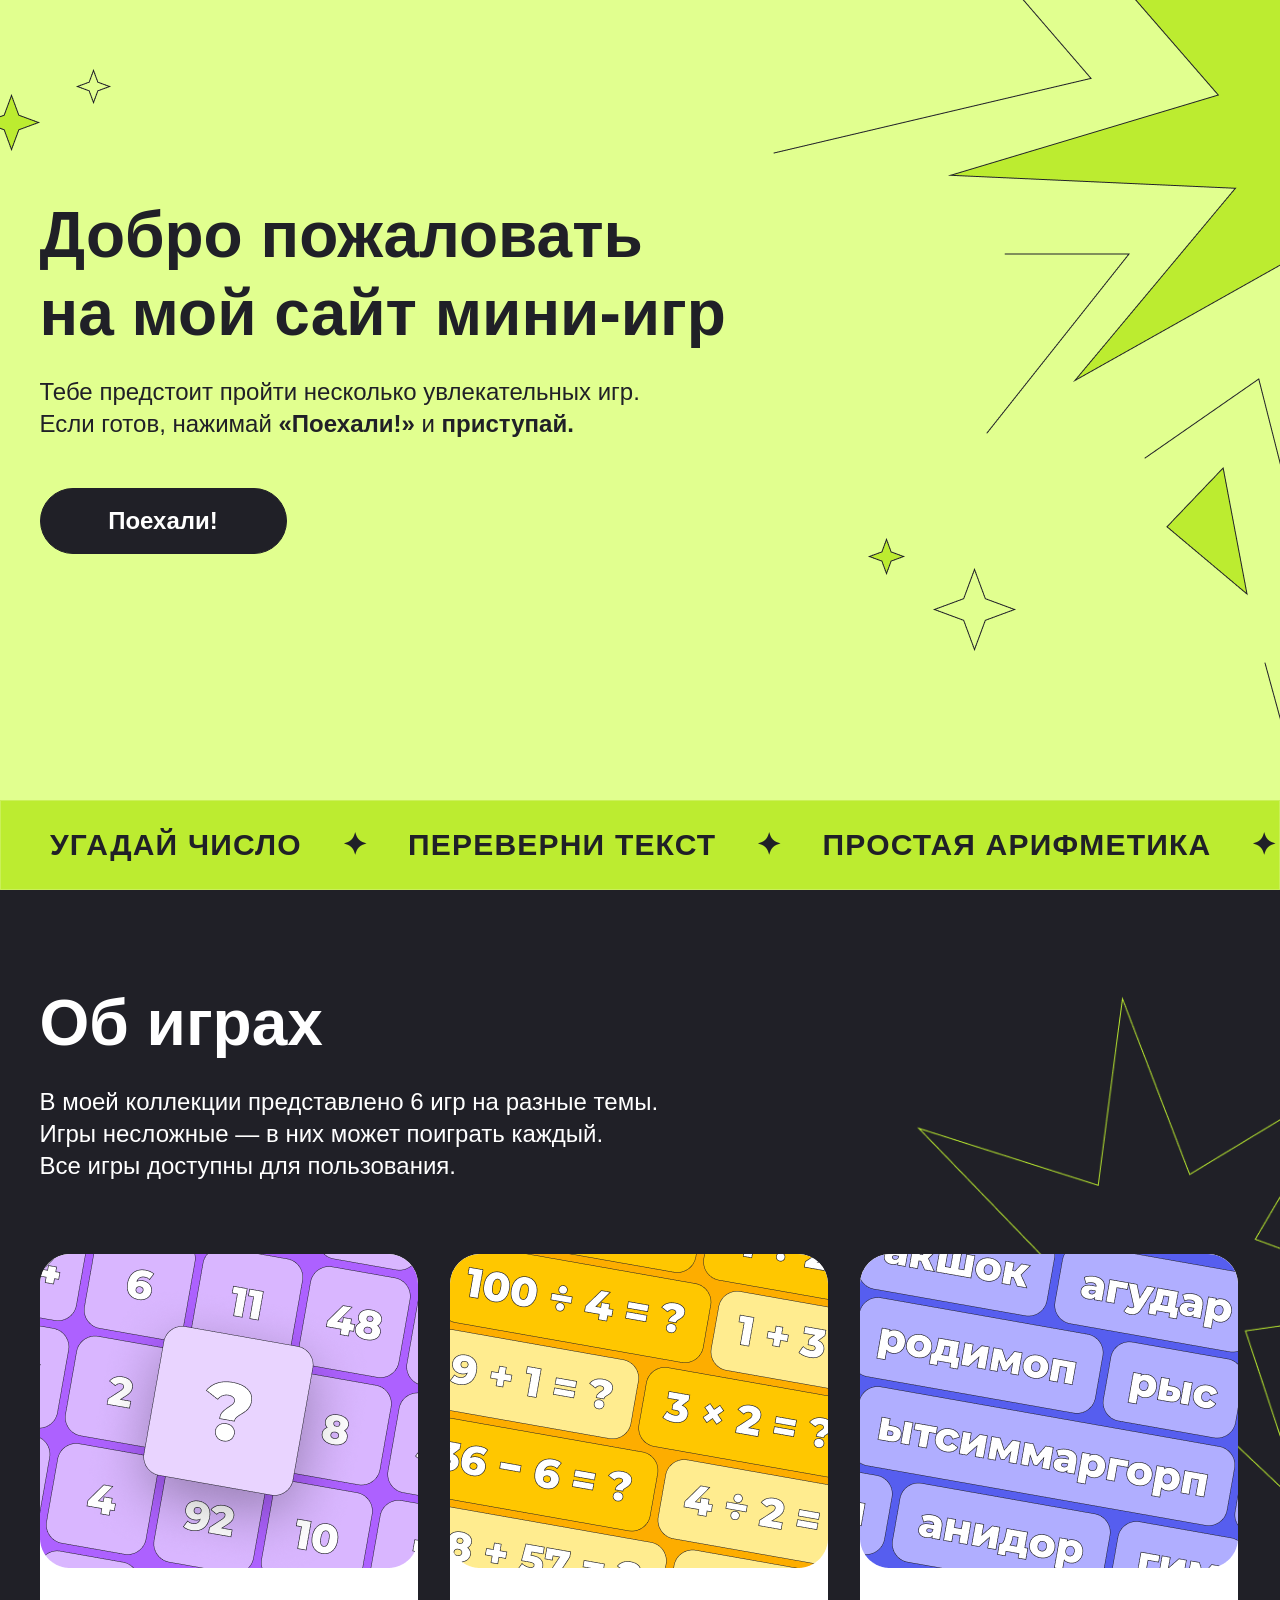
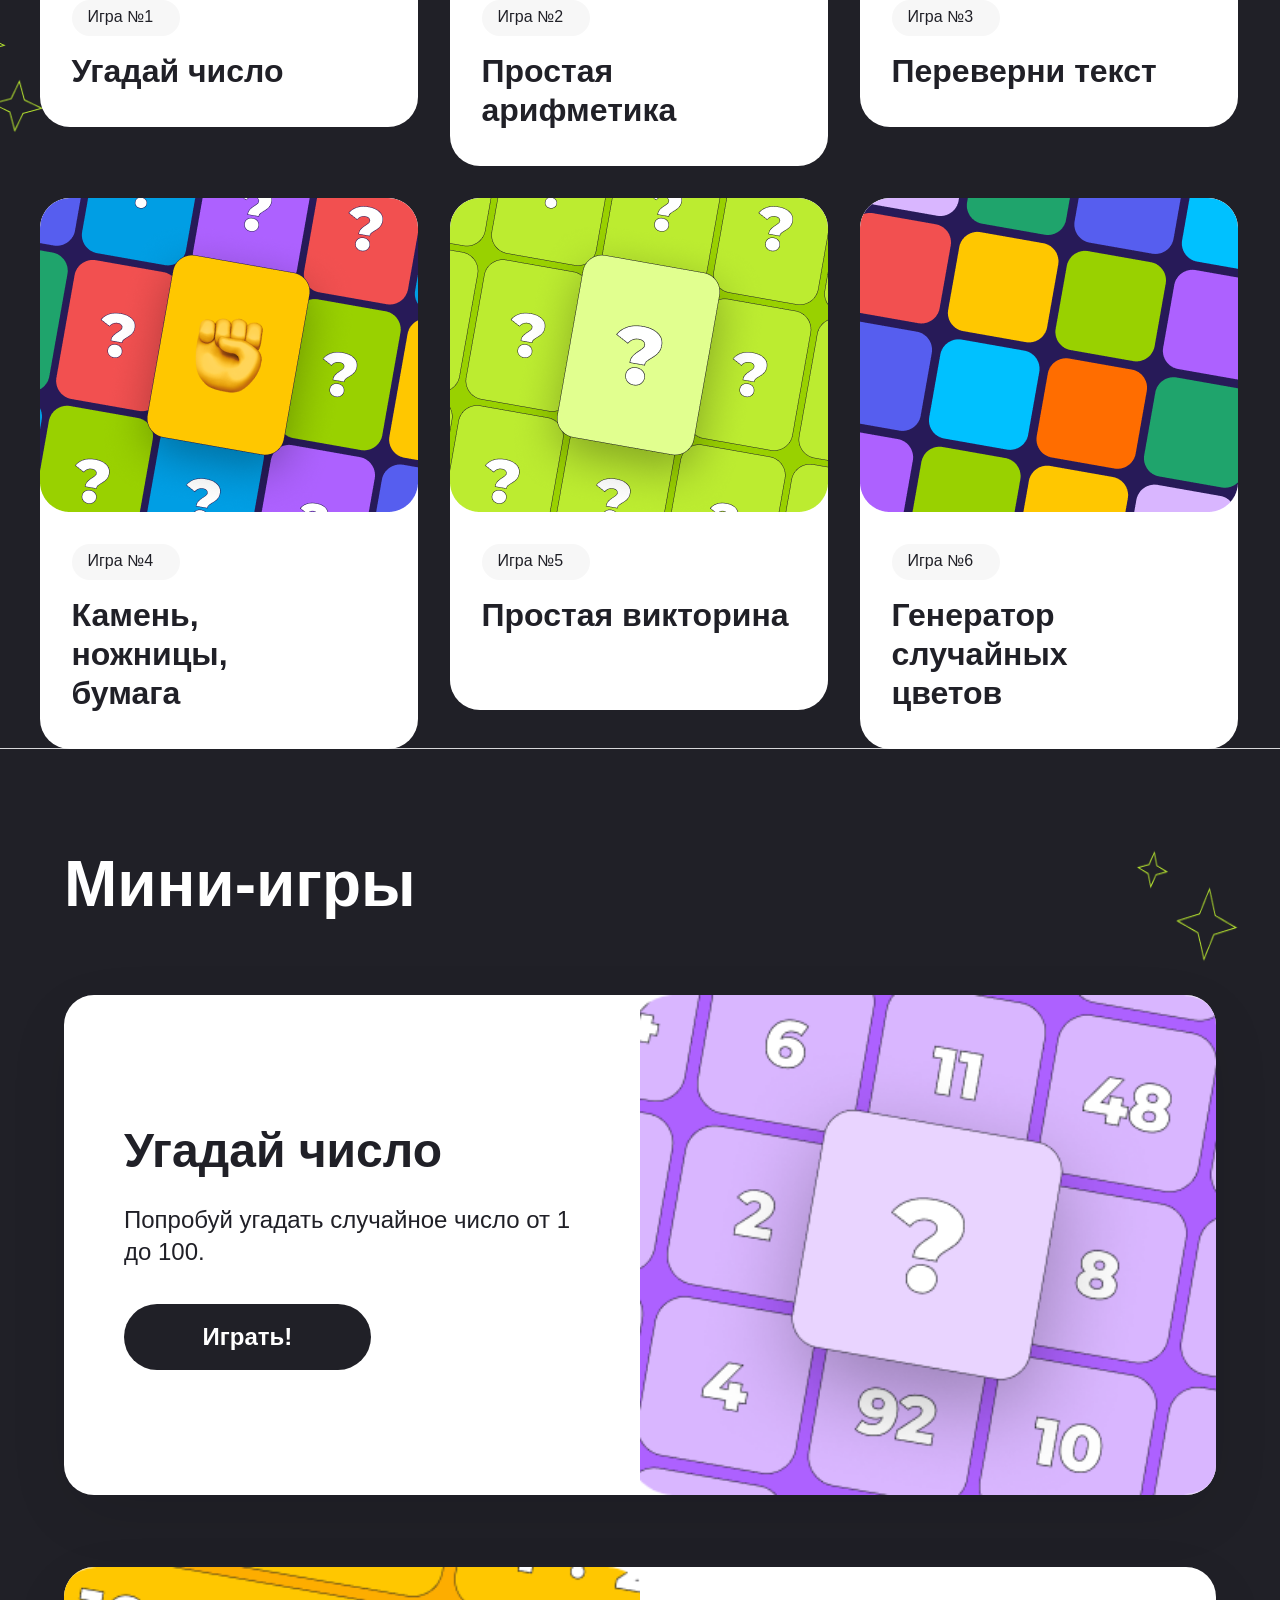
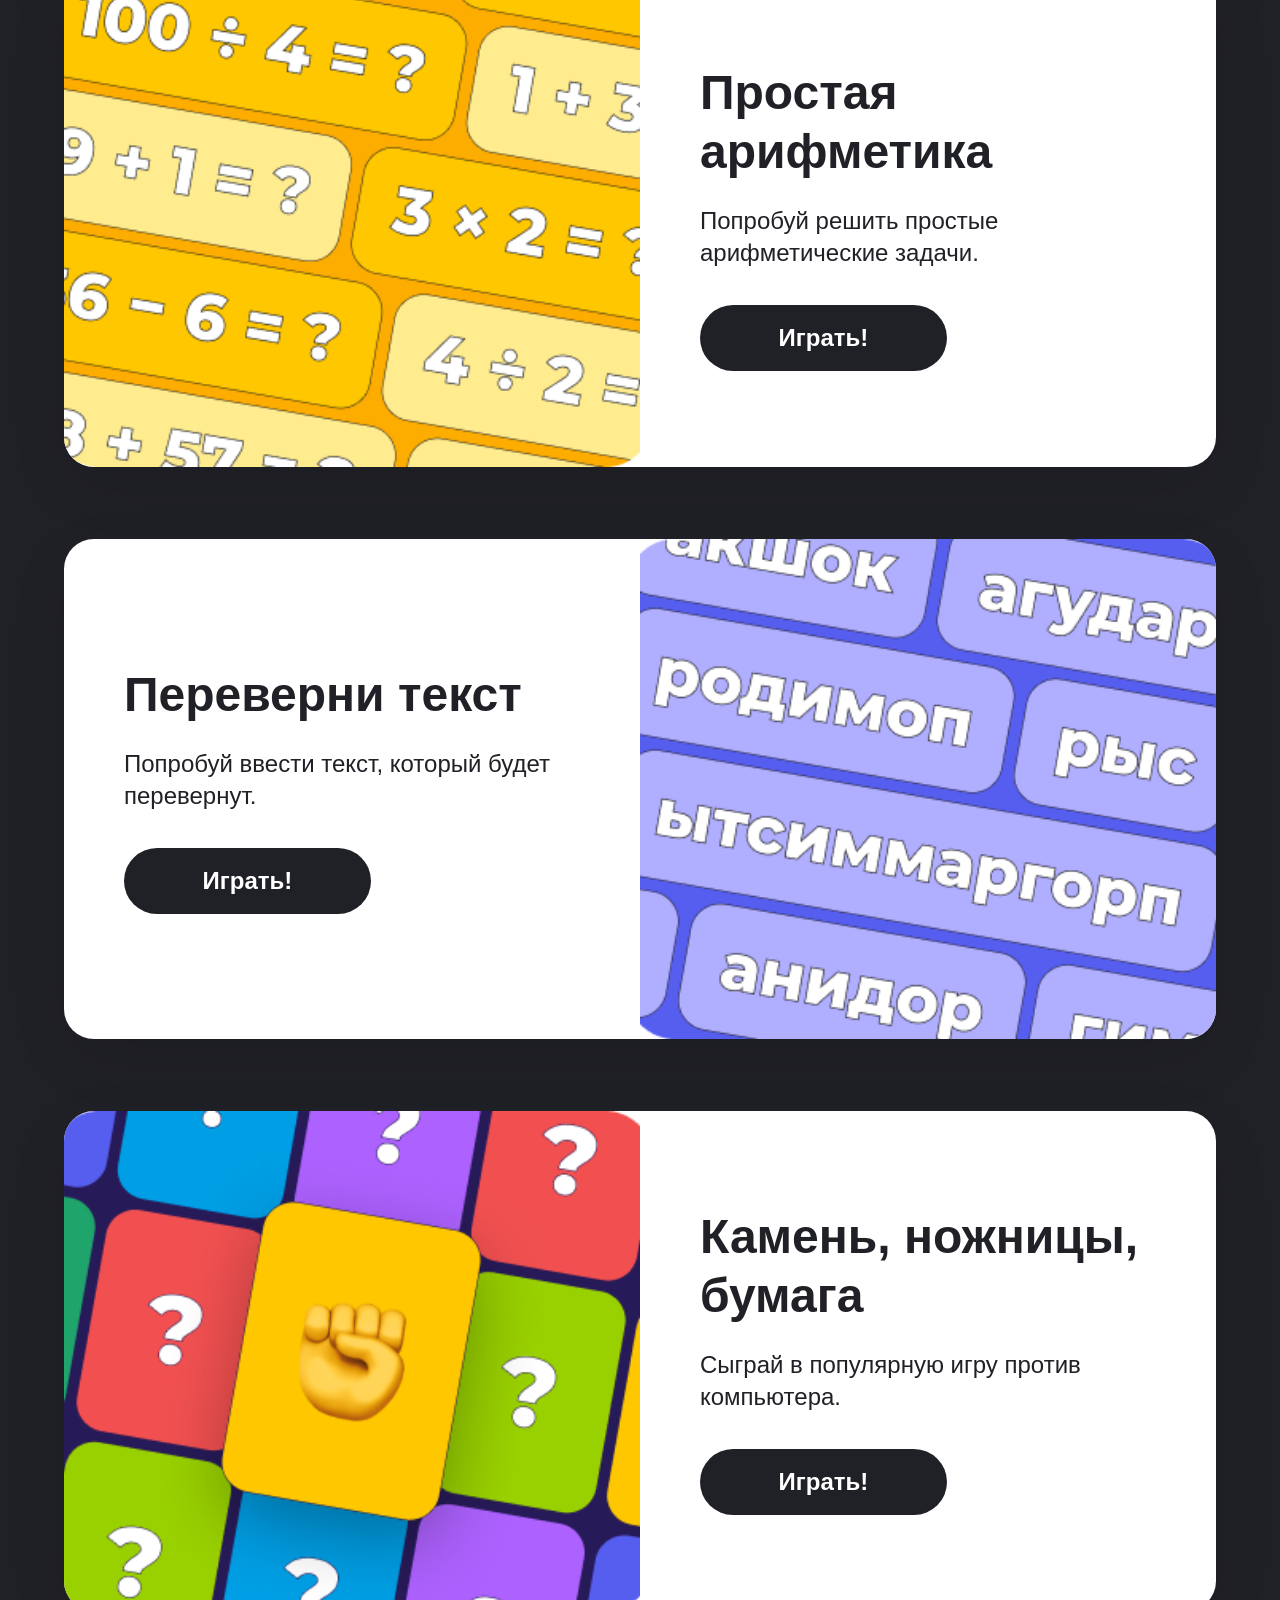
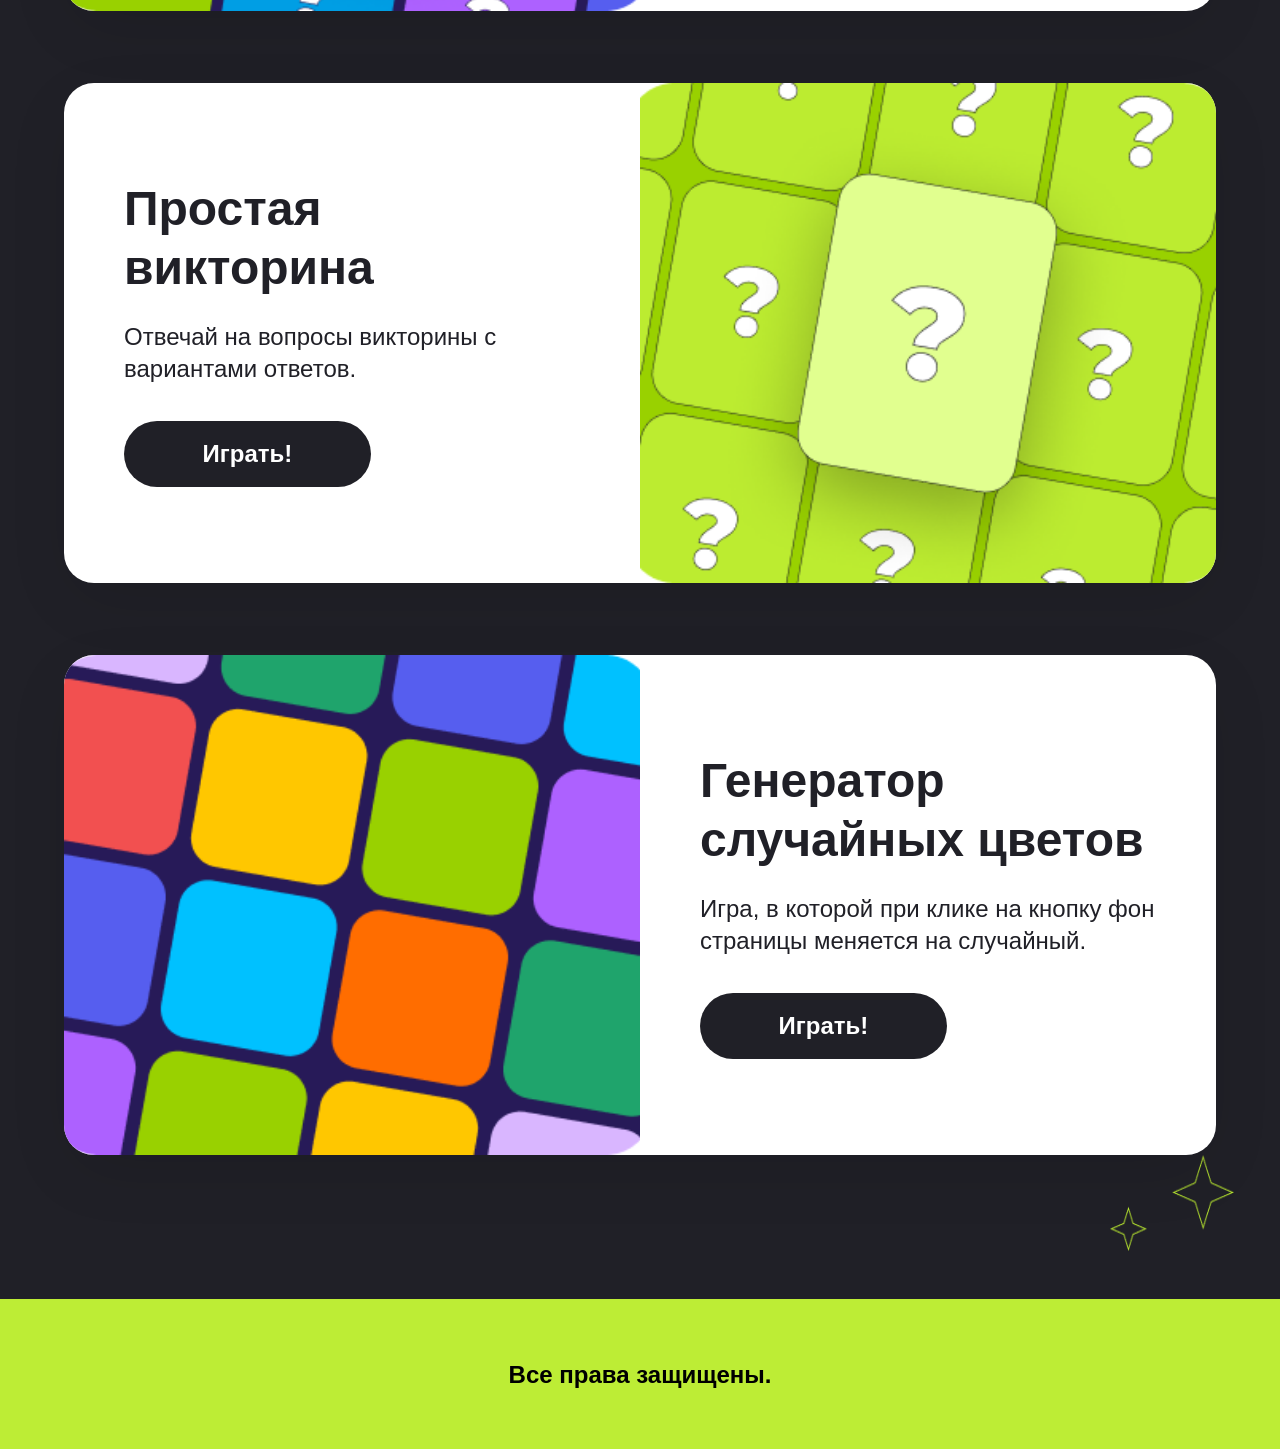
==== index.html @ dfe46ff2 "HTML/SCSS 2.3" ====
<!DOCTYPE html>
<html lang="en">

<head>
  <meta charset="UTF-8">
  <meta name="viewport" content="width=device-width, initial-scale=1.0">
  <title>Главная</title>
  <link rel="stylesheet" href="style.css">
  <link rel="stylesheet" href="./css/mobile.css">
</head>

<body>


  <section class="hero">
    <div class="container">
      <div class="hero__content">
        <h1 class="hero__title">
          Добро пожаловать<br>
          на мой сайт мини-игр
        </h1>

        <p class="hero__text hero__text--desktop"> <span>Тебе предстоит пройти несколько увлекательных игр.</span>
          <span>Если готов,
            нажимай <strong>«Поехали!»</strong> и <strong>приступай.</strong></span> </p>
        <p class="hero__text hero__text--mobile">
          Тебе предстоит пройти<br>
          несколько увлекательных игр.<br>
          Если готов, нажимай<br>
          <strong>«Поехали!»</strong> и <strong>приступай.</strong>
        </p>
        <button class="hero__button">
          Поехали!
        </button>
      </div>
    </div>
  </section>
  <div class="running-line">
    <div class="running-line__content">
      <span>УГАДАЙ ЧИСЛО</span>
      <span>✦</span>
      <span>ПЕРЕВЕРНИ ТЕКСТ</span>
      <span>✦</span>
      <span>ПРОСТАЯ АРИФМЕТИКА</span>
      <span>✦</span>
      <span>ВИКТОРИНА</span>
      <span>✦</span>

      /*повтор*/
      <span>УГАДАЙ ЧИСЛО</span>
      <span>✦</span>
      <span>ПЕРЕВЕРНИ ТЕКСТ</span>
      <span>✦</span>
      <span>ПРОСТАЯ АРИФМЕТИКА</span>
      <span>✦</span>
      <span>ВИКТОРИНА</span>
      <span>✦</span>
    </div>
  </div>
  <section class="about-games" id="about-games">
    <div class="about-games__container ">

      <h2 class="about-games__title">Об играх</h2>

      <p class="about-games__text">

        В моей коллекции представлено 6 игр на разные темы.<br>
        Игры несложные — в них может поиграть каждый.<br>
        Все игры доступны для пользования.

      </p>

      <div class="games">

        <a href="#game1" class="game-card">
          <img class="game-card__image" src="./img/game1.png" alt="Игра «Угадай число»">
          <div class="game-card__content">
            <span class="game-card__number">Игра №1</span>
            <h3 class="game-card__title">Угадай число</h3>
          </div>
        </a>

        <a href="#game2" class="game-card">
          <img class="game-card__image" src="./img/game2.png" alt="Игра «Простая арифметика»">
          <div class="game-card__content">
            <span class="game-card__number">Игра №2</span>
            <h3 class="game-card__title">Простая арифметика</h3>
          </div>
        </a>

        <a href="#game3" class="game-card">
          <img class="game-card__image" src="./img/game3.png" alt="Игра «Переверни текст»">
          <div class="game-card__content">
            <span class="game-card__number">Игра №3</span>
            <h3 class="game-card__title">Переверни текст</h3>
          </div>
        </a>

        <a href="#game4" class="game-card">
          <img class="game-card__image" src="./img/game4.png" alt="Игра «Камень, ножницы, бумага»">
          <div class="game-card__content">
            <span class="game-card__number">Игра №4</span>
            <h3 class="game-card__title">
              Камень, <br>
              ножницы, <br>
              бумага
            </h3>
          </div>
        </a>

        <a href="#game5" class="game-card">
          <img class="game-card__image" src="./img/game5.png" alt="Игра «Простая викторина»">
          <div class="game-card__content">
            <span class="game-card__number">Игра №5</span>
            <h3 class="game-card__title">
              Простая викторина
            </h3>
          </div>
        </a>

        <a href="#game6" class="game-card">
          <img class="game-card__image" src="./img/game6.png" alt="Игра «Генератор случайных цветов»">
          <div class="game-card__content">
            <span class="game-card__number">Игра №6</span>
            <h3 class="game-card__title">
              Генератор <br>
              случайных <br>
              цветов
            </h3>
          </div>
        </a>

      </div>
    </div>
  </section>
  <section class="mini-games">
    <div class="mini-games__container">

      <h2 class="mini-games__title">Мини-игры</h2>

      <div class="mini-games__list">

        <div class="mini-game">
          <div class="mini-game__content" id="game1">
            <h3 class="mini-game__title">Угадай число</h3>

            <p class="mini-game__text">
              Попробуй угадать случайное число от 1 до 100.
            </p>

            <a href="#" class="mini-game__button">
              Играть!
            </a>
          </div>

          <img class="mini-game__image" src="./img/game1.png" alt="Угадай число">
        </div>



        <div class="mini-game">
          <img class="mini-game__image" src="./img/game2.png" alt="Простая арифметика">

          <div class="mini-game__content" id="game2">
            <h3 class="mini-game__title">Простая арифметика</h3>

            <p class="mini-game__text">
              Попробуй решить простые арифметические задачи.
            </p>

            <a href="#" class="mini-game__button">
              Играть!
            </a>
          </div>
        </div>


        <div class="mini-game">
          <div class="mini-game__content" id="game3">
            <h3 class="mini-game__title">Переверни текст</h3>

            <p class="mini-game__text">
              Попробуй ввести текст, который будет перевернут.
            </p>

            <a href="#" class="mini-game__button">
              Играть!
            </a>
          </div>

          <img class="mini-game__image" src="./img/game3.png" alt="Переверни текст">
        </div>


        <div class="mini-game">
          <img class="mini-game__image" src="./img/game4.png" alt="Камень, ножницы, бумага">

          <div class="mini-game__content" id="game4">
            <h3 class="mini-game__title">
              Камень, ножницы, бумага
            </h3>

            <p class="mini-game__text">
              Сыграй в популярную игру против компьютера.
            </p>

            <a href="#" class="mini-game__button">
              Играть!
            </a>
          </div>
        </div>


        <div class="mini-game">
          <div class="mini-game__content" id="game5">
            <h3 class="mini-game__title">Простая викторина</h3>

            <p class="mini-game__text">
              Отвечай на вопросы викторины с вариантами ответов.
            </p>

            <a href="#" class="mini-game__button">
              Играть!
            </a>
          </div>

          <img class="mini-game__image" src="./img/game5.png" alt="Простая викторина">
        </div>


        <div class="mini-game">
          <img class="mini-game__image" src="./img/game6.png" alt="Генератор случайных цветов">

          <div class="mini-game__content" id="game6">
            <h3 class="mini-game__title">
              Генератор случайных цветов
            </h3>

            <p class="mini-game__text">
              Игра, в которой при клике на кнопку фон страницы меняется на случайный.
            </p>

            <a href="#" class="mini-game__button">
              Играть!
            </a>
          </div>
        </div>

      </div>
    </div>
  </section>
  <footer class="footer">
    <p class="footer__text">Все права защищены.</p>
  </footer>
</body>

</html>
---- style.css ----
* {
  margin: 0;
  padding: 0;
  box-sizing: border-box;
}

.center {
  margin: 0 auto;
}

.hero {
  width: 100%;
  min-height: 800px;
  background-image: url("img/fon.png");
  background-size: cover;
  background-position: center;
  padding-top: 196px;
}
.hero__content {
  width: 100%;
  max-width: 769px;
  display: flex;
  flex-direction: column;
  align-items: flex-start;
}
.hero__title {
  width: 769px;
  height: 156px;
  font-family: "Montserrat", sans-serif;
  font-style: normal;
  font-weight: 700;
  font-size: 64px;
  line-height: 78px;
  display: flex;
  align-items: center;
  color: #202027;
  margin: 0;
}
.hero__text {
  width: 720px;
  height: 64px;
  font-family: "Montserrat", sans-serif;
  font-style: normal;
  font-weight: 400;
  font-size: 24px;
  line-height: 32px;
  display: flex;
  flex-direction: column;
  align-items: flex-start;
  color: #202027;
  margin: 24px 0 0;
}
.hero__text strong {
  font-weight: 700;
}
.hero__button {
  display: flex;
  flex-direction: row;
  justify-content: center;
  align-items: center;
  padding: 16px 28px;
  gap: 10px;
  width: 247px;
  height: 66px;
  background: #202027;
  border: 1px solid #202027;
  border-radius: 60px;
  margin-top: 48px;
  font-family: "Montserrat", sans-serif;
  font-style: normal;
  font-weight: 600;
  font-size: 24px;
  line-height: 141.69%;
  text-align: center;
  color: #FFFFFF;
}
.hero__button:hover {
  background: #FFFFFF;
  color: #202027;
  border-color: #202027;
}

.hero__text--mobile {
  display: none;
}

.container {
  width: 100%;
  max-width: 1201px;
  margin: 0 auto;
  display: flex;
  flex-direction: column;
  align-items: flex-start;
  gap: 48px;
}

.running-line {
  width: 100%;
  height: 90px;
  padding: 27px 49px;
  background: #BCEC30;
  border: 1px solid rgba(255, 255, 255, 0.2);
  overflow: hidden;
  backdrop-filter: blur(25px);
  -webkit-backdrop-filter: blur(25px);
}
.running-line__content {
  display: flex;
  align-items: center;
  white-space: nowrap;
  width: -moz-max-content;
  width: max-content;
  gap: 40px;
  animation: running-line 15s linear infinite;
}
.running-line__content span {
  font-family: "Montserrat", sans-serif;
  font-weight: 700;
  font-size: 30px;
  line-height: 110%;
  letter-spacing: 0.04em;
  text-transform: uppercase;
  color: #202027;
}

@keyframes running-line {
  from {
    transform: translateX(0);
  }
  to {
    transform: translateX(-50%);
  }
}
.about-games {
  width: 100%;
  background-image: url("img/fon.game.png");
  background-size: cover;
  background-position: center;
  padding-top: 94px;
}
.about-games__container {
  display: flex;
  flex-direction: column;
  align-items: flex-start;
  width: 100%;
  max-width: 1201px;
  margin: 0 auto;
}
.about-games__title {
  width: 314px;
  height: 78px;
  font-family: "Montserrat", sans-serif;
  font-style: normal;
  font-weight: 700;
  font-size: 64px;
  line-height: 78px;
  display: flex;
  align-items: center;
  color: #FFFFFF;
  margin: 0;
}
.about-games__text {
  width: 788px;
  height: 96px;
  font-family: "Montserrat", sans-serif;
  font-style: normal;
  font-weight: 400;
  font-size: 24px;
  line-height: 32px;
  display: flex;
  align-items: center;
  color: #FFFFFF;
  margin: 24px 0 0;
}

.games {
  display: grid;
  grid-template-columns: repeat(3, 378px);
  gap: 32px;
  width: 100%;
  margin-top: 72px;
}

.game-card {
  display: flex;
  flex-direction: column;
  align-items: flex-start;
  width: 378px;
  background: #FFFFFF;
  border-radius: 30px;
  overflow: hidden;
  color: #202027;
  text-decoration: none;
  transition: transform 0.3s ease;
  position: relative;
  z-index: 1;
}
.game-card:nth-child(1), .game-card:nth-child(3) {
  height: 473px;
}
.game-card:nth-child(2), .game-card:nth-child(5) {
  height: 512px;
}
.game-card:nth-child(4), .game-card:nth-child(6) {
  height: 551px;
}
.game-card:hover {
  transform: scale(1.05);
  z-index: 2;
}
.game-card__content {
  display: flex;
  flex-direction: column;
  align-items: flex-start;
  padding: 0 32px 32px;
  gap: 16px;
  width: 100%;
  margin-top: 32px;
}
.game-card__image {
  width: 100%;
  aspect-ratio: 378/314;
  display: block;
  -o-object-fit: cover;
     object-fit: cover;
}
.game-card__number {
  padding: 8px 16px 10px;
  width: 108px;
  height: 36px;
  font-family: "Montserrat", sans-serif;
  font-style: normal;
  font-weight: 500;
  background: #F7F7F7;
  border-radius: 52.5825px;
  flex: none;
  order: 0;
  flex-grow: 0;
}
.game-card__title {
  width: 314px;
  min-height: 39px;
  font-family: "Montserrat", sans-serif;
  font-style: normal;
  font-weight: 700;
  font-size: 32px;
  line-height: 39px;
  display: flex;
  align-items: center;
  color: #202027;
  margin: 0;
}

.mini-games {
  width: 100%;
  background-image: url("./img/fon.mini.png");
  background-size: 100% 100%;
  background-position: top center;
  background-repeat: no-repeat;
  padding: 96px 0 144px;
}
.mini-games__container {
  display: flex;
  flex-direction: column;
  align-items: flex-start;
  max-width: 1200px;
  width: 100%;
  margin: 0 auto;
  padding: 0 24px;
}
.mini-games__title {
  margin: 0 0 72px;
  font-family: "Montserrat", sans-serif;
  font-style: normal;
  font-weight: 700;
  font-size: 64px;
  line-height: 78px;
  color: #FFFFFF;
}
.mini-games__list {
  display: flex;
  flex-direction: column;
  align-items: flex-start;
  width: 100%;
  gap: 72px;
}

.mini-game {
  display: flex;
  flex-direction: row;
  align-items: flex-start;
  width: 100%;
  height: 500px;
  background: #FFFFFF;
  box-shadow: 0px 20px 67px -12px rgba(0, 0, 0, 0.13);
  border-radius: 30px;
  overflow: hidden;
}
.mini-game__image {
  display: block;
  width: 50%;
  height: 100%;
  -o-object-fit: cover;
     object-fit: cover;
}
.mini-game__content {
  display: flex;
  flex-direction: column;
  align-items: flex-start;
  width: 50%;
  height: 100%;
  padding: 60px;
  justify-content: center;
}
.mini-game__title {
  margin: 0;
  font-family: "Montserrat", sans-serif;
  font-style: normal;
  font-weight: 700;
  font-size: 48px;
  line-height: 59px;
  color: #202027;
}
.mini-game__text {
  margin: 24px 0 0;
  font-family: "Montserrat", sans-serif;
  font-style: normal;
  font-weight: 400;
  font-size: 24px;
  line-height: 32px;
  color: #202027;
}
.mini-game__button {
  display: flex;
  justify-content: center;
  align-items: center;
  padding: 16px 28px;
  gap: 10px;
  width: 247px;
  height: 66px;
  margin-top: 36px;
  background: #202027;
  border: 2px solid transparent;
  border-radius: 60px;
  font-family: "Montserrat", sans-serif;
  font-weight: 600;
  font-size: 24px;
  line-height: 141.69%;
  text-align: center;
  color: #FFFFFF;
  text-decoration: none;
  cursor: pointer;
}
.mini-game__button:hover {
  background: #FFFFFF;
  color: #202027;
  border-color: #202027;
}

.footer {
  width: 100%;
  height: 150px;
  background: #BDED35;
  display: flex;
  justify-content: center;
  align-items: center;
}
.footer__text {
  margin: 0;
  font-family: "Montserrat", sans-serif;
  font-style: normal;
  font-weight: 600;
  font-size: 24px;
  line-height: 29px;
  color: #000000;
  text-align: center;
}

@media (max-width: 767px) {
  .hero {
    min-height: 700px;
    padding: 147px 16px 0;
    background-image: url("./img/Fon.mob.png");
    background-size: cover;
    background-position: center;
  }
  .hero__title {
    width: 100%;
    height: auto;
    font-size: 40px;
    line-height: 49px;
    text-align: center;
    justify-content: center;
  }
  .hero__text {
    width: 100%;
    height: auto;
    font-size: 16px;
    line-height: 26px;
    text-align: center;
    justify-content: center;
  }
  .hero__text--desktop {
    display: none;
  }
  .hero__text--mobile {
    display: block;
  }
  .hero__button {
    width: 100%;
    height: 64px;
    font-size: 16px;
    margin-top: 36px;
  }
  .hero__button:hover {
    background: #202027;
    color: #FFFFFF;
    border-color: #202027;
  }
  .container {
    width: calc(100% - 36px);
    min-height: 371px;
    margin: 0 auto;
    gap: 36px;
    align-items: center;
    justify-content: center;
  }
  .running-line {
    height: 52px;
    padding: 16px 24px;
  }
  .running-line__content {
    gap: 24px;
  }
  .running-line__content span {
    font-size: 16px;
    line-height: 110%;
  }
  .about-games {
    display: none;
  }
}/*# sourceMappingURL=style.css.map */
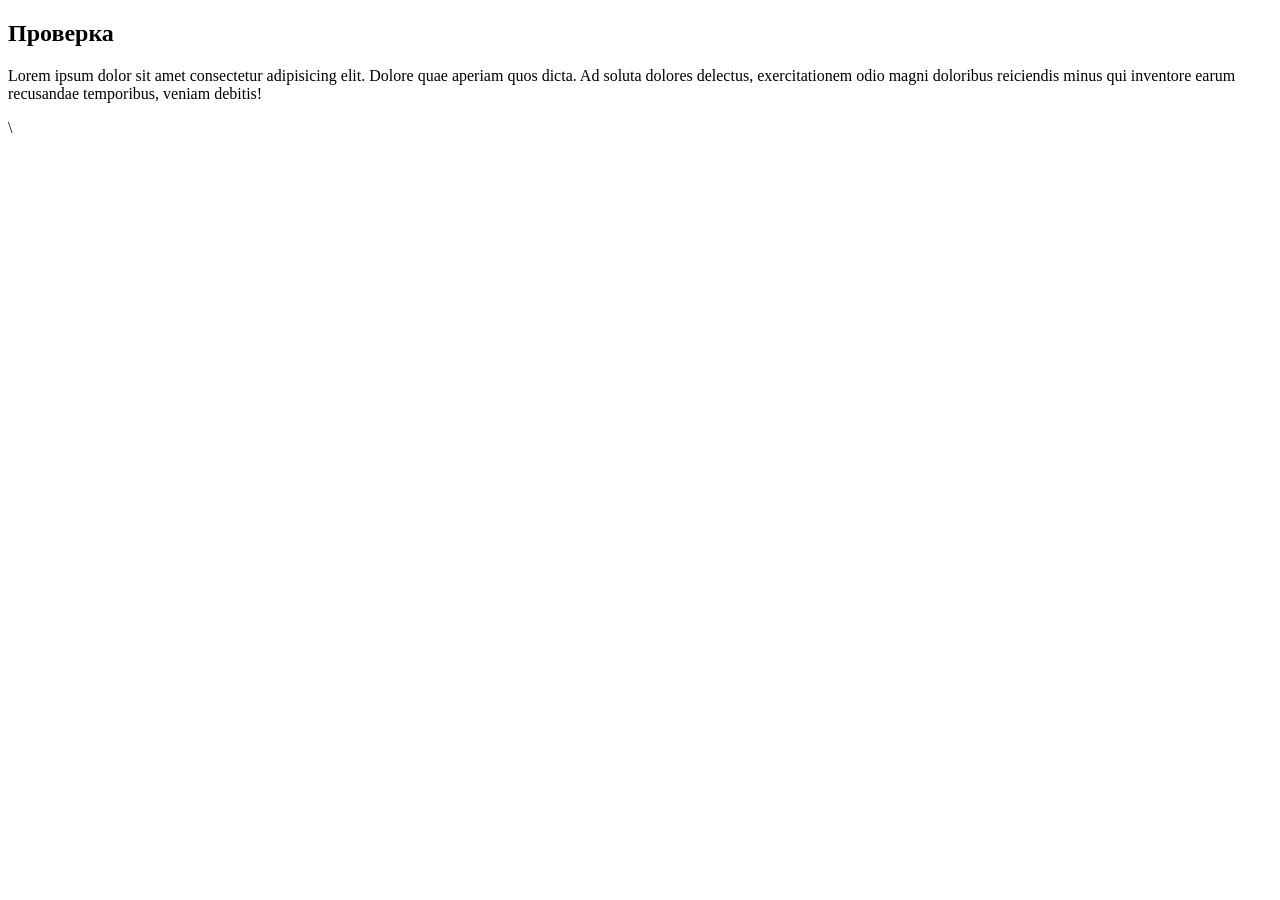
==== commit f87aebfb: "HW 2.4" ====
--- a/index.html
+++ b/index.html
@@ -1,257 +1,17 @@
 <!DOCTYPE html>
 <html lang="en">
-
 <head>
-  <meta charset="UTF-8">
-  <meta name="viewport" content="width=device-width, initial-scale=1.0">
-  <title>Главная</title>
-  <link rel="stylesheet" href="style.css">
-  <link rel="stylesheet" href="./css/mobile.css">
+    <meta charset="UTF-8">
+    <meta name="viewport" content="width=device-width, initial-scale=1.0">
+    <title>Проверка</title>
 </head>
-
 <body>
-
-
-  <section class="hero">
-    <div class="container">
-      <div class="hero__content">
-        <h1 class="hero__title">
-          Добро пожаловать<br>
-          на мой сайт мини-игр
-        </h1>
-
-        <p class="hero__text hero__text--desktop"> <span>Тебе предстоит пройти несколько увлекательных игр.</span>
-          <span>Если готов,
-            нажимай <strong>«Поехали!»</strong> и <strong>приступай.</strong></span> </p>
-        <p class="hero__text hero__text--mobile">
-          Тебе предстоит пройти<br>
-          несколько увлекательных игр.<br>
-          Если готов, нажимай<br>
-          <strong>«Поехали!»</strong> и <strong>приступай.</strong>
-        </p>
-        <button class="hero__button">
-          Поехали!
-        </button>
-      </div>
-    </div>
-  </section>
-  <div class="running-line">
-    <div class="running-line__content">
-      <span>УГАДАЙ ЧИСЛО</span>
-      <span>✦</span>
-      <span>ПЕРЕВЕРНИ ТЕКСТ</span>
-      <span>✦</span>
-      <span>ПРОСТАЯ АРИФМЕТИКА</span>
-      <span>✦</span>
-      <span>ВИКТОРИНА</span>
-      <span>✦</span>
-
-      /*повтор*/
-      <span>УГАДАЙ ЧИСЛО</span>
-      <span>✦</span>
-      <span>ПЕРЕВЕРНИ ТЕКСТ</span>
-      <span>✦</span>
-      <span>ПРОСТАЯ АРИФМЕТИКА</span>
-      <span>✦</span>
-      <span>ВИКТОРИНА</span>
-      <span>✦</span>
-    </div>
-  </div>
-  <section class="about-games" id="about-games">
-    <div class="about-games__container ">
-
-      <h2 class="about-games__title">Об играх</h2>
-
-      <p class="about-games__text">
-
-        В моей коллекции представлено 6 игр на разные темы.<br>
-        Игры несложные — в них может поиграть каждый.<br>
-        Все игры доступны для пользования.
-
-      </p>
-
-      <div class="games">
-
-        <a href="#game1" class="game-card">
-          <img class="game-card__image" src="./img/game1.png" alt="Игра «Угадай число»">
-          <div class="game-card__content">
-            <span class="game-card__number">Игра №1</span>
-            <h3 class="game-card__title">Угадай число</h3>
-          </div>
-        </a>
-
-        <a href="#game2" class="game-card">
-          <img class="game-card__image" src="./img/game2.png" alt="Игра «Простая арифметика»">
-          <div class="game-card__content">
-            <span class="game-card__number">Игра №2</span>
-            <h3 class="game-card__title">Простая арифметика</h3>
-          </div>
-        </a>
-
-        <a href="#game3" class="game-card">
-          <img class="game-card__image" src="./img/game3.png" alt="Игра «Переверни текст»">
-          <div class="game-card__content">
-            <span class="game-card__number">Игра №3</span>
-            <h3 class="game-card__title">Переверни текст</h3>
-          </div>
-        </a>
-
-        <a href="#game4" class="game-card">
-          <img class="game-card__image" src="./img/game4.png" alt="Игра «Камень, ножницы, бумага»">
-          <div class="game-card__content">
-            <span class="game-card__number">Игра №4</span>
-            <h3 class="game-card__title">
-              Камень, <br>
-              ножницы, <br>
-              бумага
-            </h3>
-          </div>
-        </a>
-
-        <a href="#game5" class="game-card">
-          <img class="game-card__image" src="./img/game5.png" alt="Игра «Простая викторина»">
-          <div class="game-card__content">
-            <span class="game-card__number">Игра №5</span>
-            <h3 class="game-card__title">
-              Простая викторина
-            </h3>
-          </div>
-        </a>
-
-        <a href="#game6" class="game-card">
-          <img class="game-card__image" src="./img/game6.png" alt="Игра «Генератор случайных цветов»">
-          <div class="game-card__content">
-            <span class="game-card__number">Игра №6</span>
-            <h3 class="game-card__title">
-              Генератор <br>
-              случайных <br>
-              цветов
-            </h3>
-          </div>
-        </a>
-
-      </div>
-    </div>
-  </section>
-  <section class="mini-games">
-    <div class="mini-games__container">
-
-      <h2 class="mini-games__title">Мини-игры</h2>
-
-      <div class="mini-games__list">
-
-        <div class="mini-game">
-          <div class="mini-game__content" id="game1">
-            <h3 class="mini-game__title">Угадай число</h3>
-
-            <p class="mini-game__text">
-              Попробуй угадать случайное число от 1 до 100.
-            </p>
-
-            <a href="#" class="mini-game__button">
-              Играть!
-            </a>
-          </div>
-
-          <img class="mini-game__image" src="./img/game1.png" alt="Угадай число">
-        </div>
-
-
-
-        <div class="mini-game">
-          <img class="mini-game__image" src="./img/game2.png" alt="Простая арифметика">
-
-          <div class="mini-game__content" id="game2">
-            <h3 class="mini-game__title">Простая арифметика</h3>
-
-            <p class="mini-game__text">
-              Попробуй решить простые арифметические задачи.
-            </p>
-
-            <a href="#" class="mini-game__button">
-              Играть!
-            </a>
-          </div>
-        </div>
-
-
-        <div class="mini-game">
-          <div class="mini-game__content" id="game3">
-            <h3 class="mini-game__title">Переверни текст</h3>
-
-            <p class="mini-game__text">
-              Попробуй ввести текст, который будет перевернут.
-            </p>
-
-            <a href="#" class="mini-game__button">
-              Играть!
-            </a>
-          </div>
-
-          <img class="mini-game__image" src="./img/game3.png" alt="Переверни текст">
-        </div>
-
-
-        <div class="mini-game">
-          <img class="mini-game__image" src="./img/game4.png" alt="Камень, ножницы, бумага">
-
-          <div class="mini-game__content" id="game4">
-            <h3 class="mini-game__title">
-              Камень, ножницы, бумага
-            </h3>
-
-            <p class="mini-game__text">
-              Сыграй в популярную игру против компьютера.
-            </p>
-
-            <a href="#" class="mini-game__button">
-              Играть!
-            </a>
-          </div>
-        </div>
-
-
-        <div class="mini-game">
-          <div class="mini-game__content" id="game5">
-            <h3 class="mini-game__title">Простая викторина</h3>
-
-            <p class="mini-game__text">
-              Отвечай на вопросы викторины с вариантами ответов.
-            </p>
-
-            <a href="#" class="mini-game__button">
-              Играть!
-            </a>
-          </div>
-
-          <img class="mini-game__image" src="./img/game5.png" alt="Простая викторина">
-        </div>
-
-
-        <div class="mini-game">
-          <img class="mini-game__image" src="./img/game6.png" alt="Генератор случайных цветов">
-
-          <div class="mini-game__content" id="game6">
-            <h3 class="mini-game__title">
-              Генератор случайных цветов
-            </h3>
-
-            <p class="mini-game__text">
-              Игра, в которой при клике на кнопку фон страницы меняется на случайный.
-            </p>
-
-            <a href="#" class="mini-game__button">
-              Играть!
-            </a>
-          </div>
-        </div>
-
-      </div>
-    </div>
-  </section>
-  <footer class="footer">
-    <p class="footer__text">Все права защищены.</p>
-  </footer>
+    <section><h1>Проверка</h1>
+    <p> Lorem ipsum dolor sit amet consectetur adipisicing elit. Dolore quae aperiam quos dicta. Ad soluta dolores delectus, exercitationem odio magni doloribus reiciendis minus qui inventore earum recusandae temporibus, veniam debitis!
+    </p>
+    </section>
+    
+    <script src="./script.js"></script>\
 </body>
 
 </html>
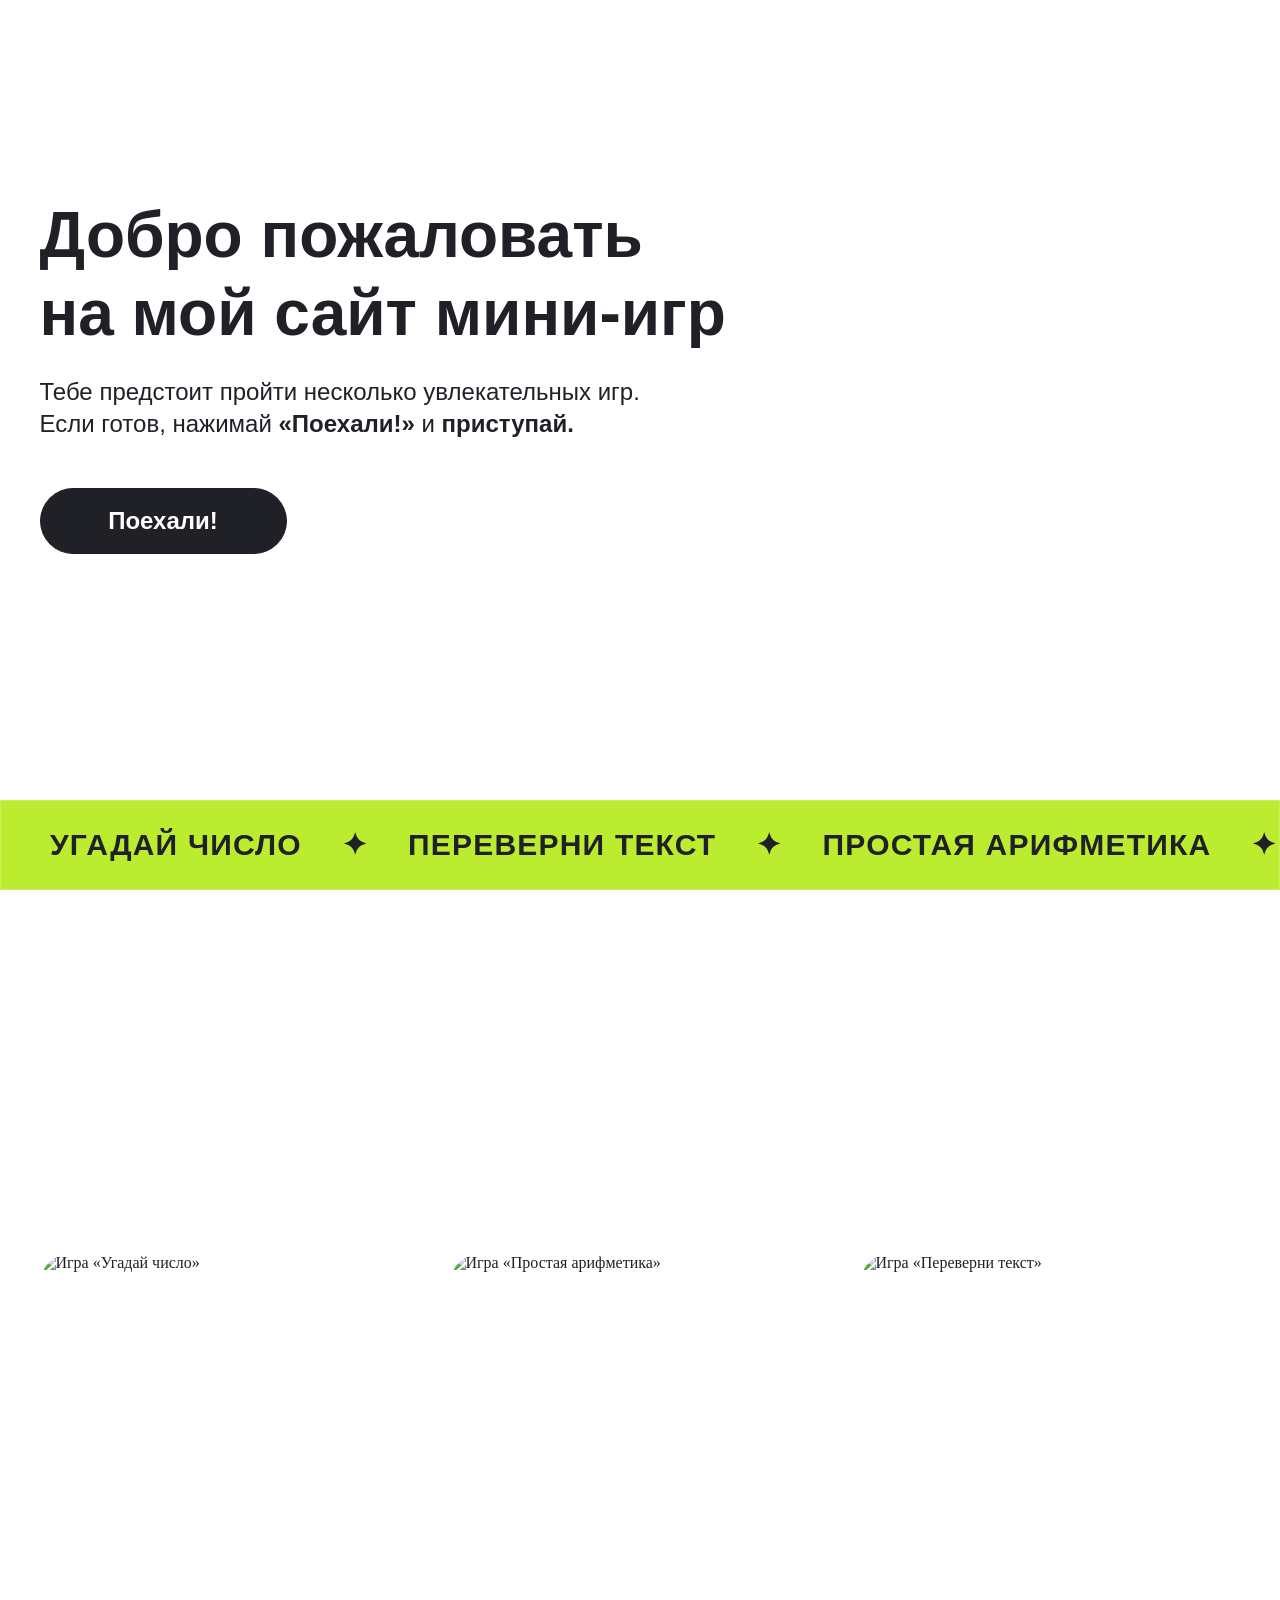
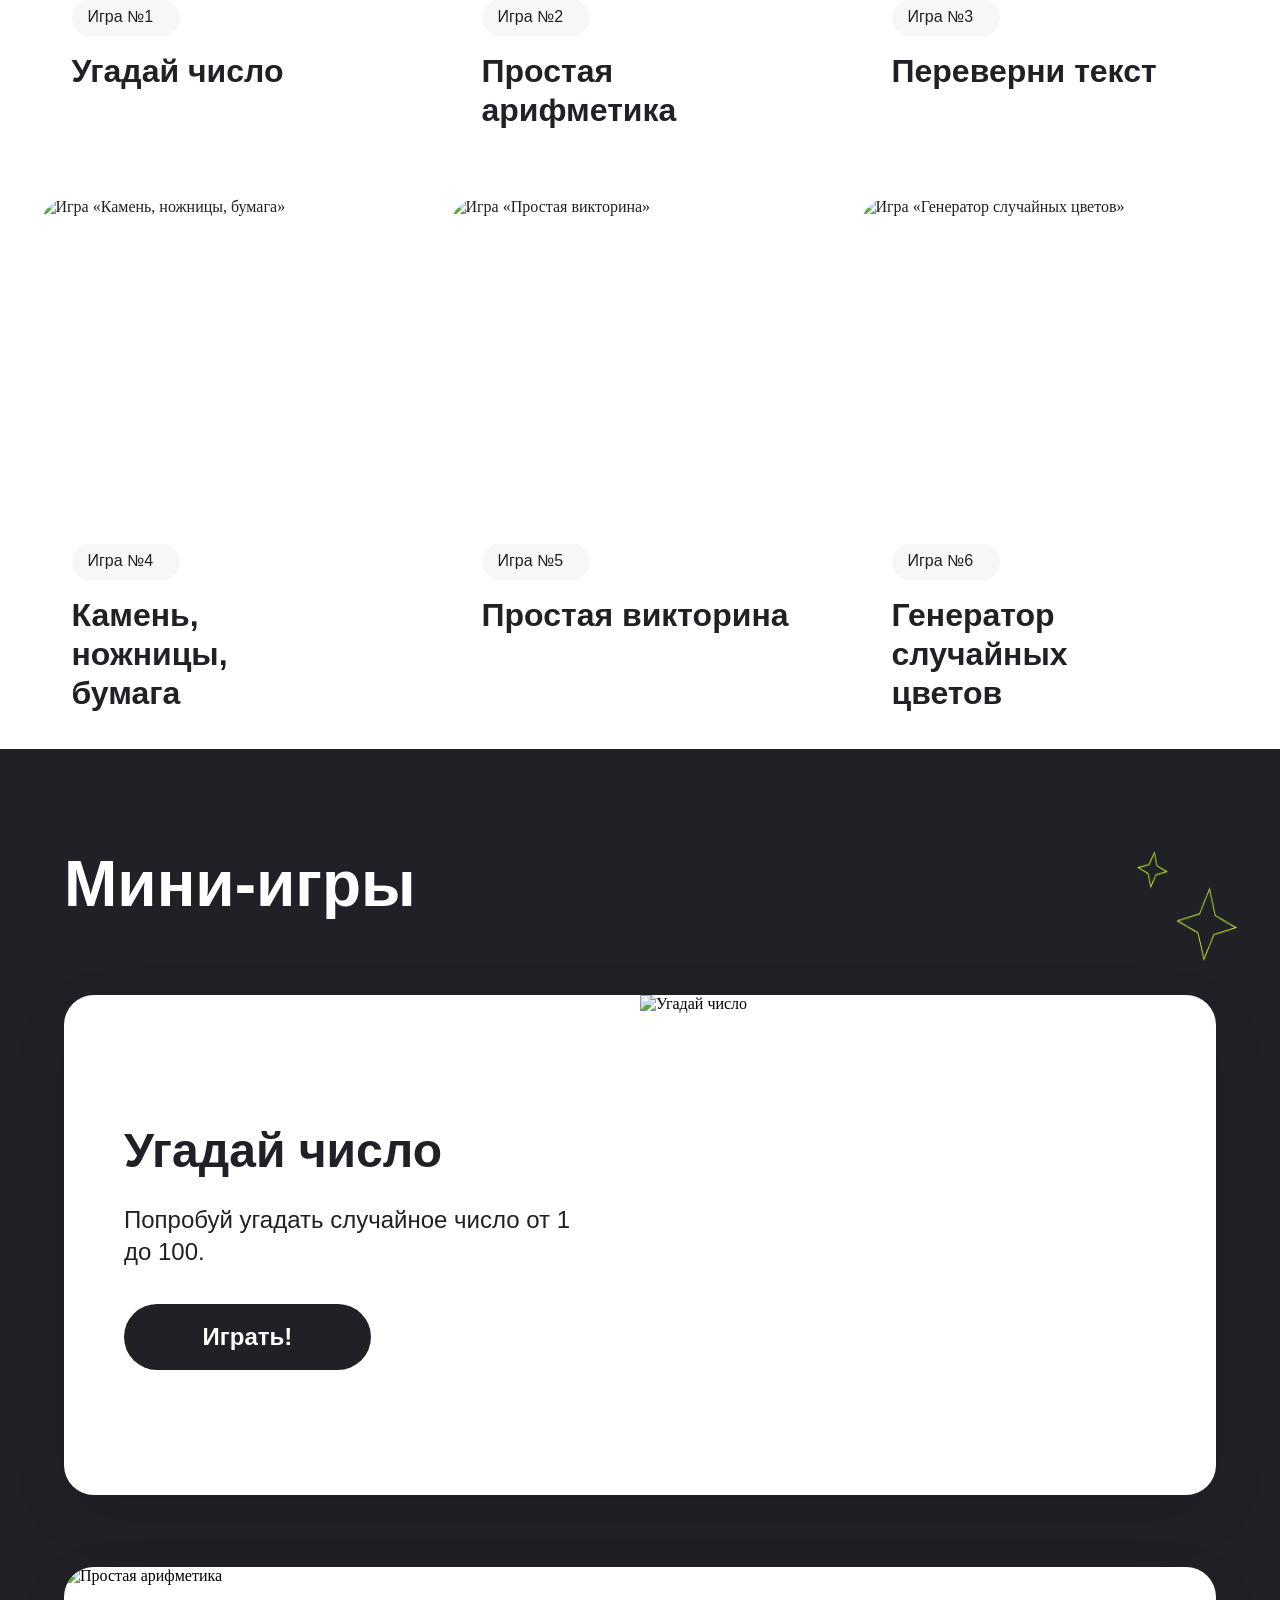
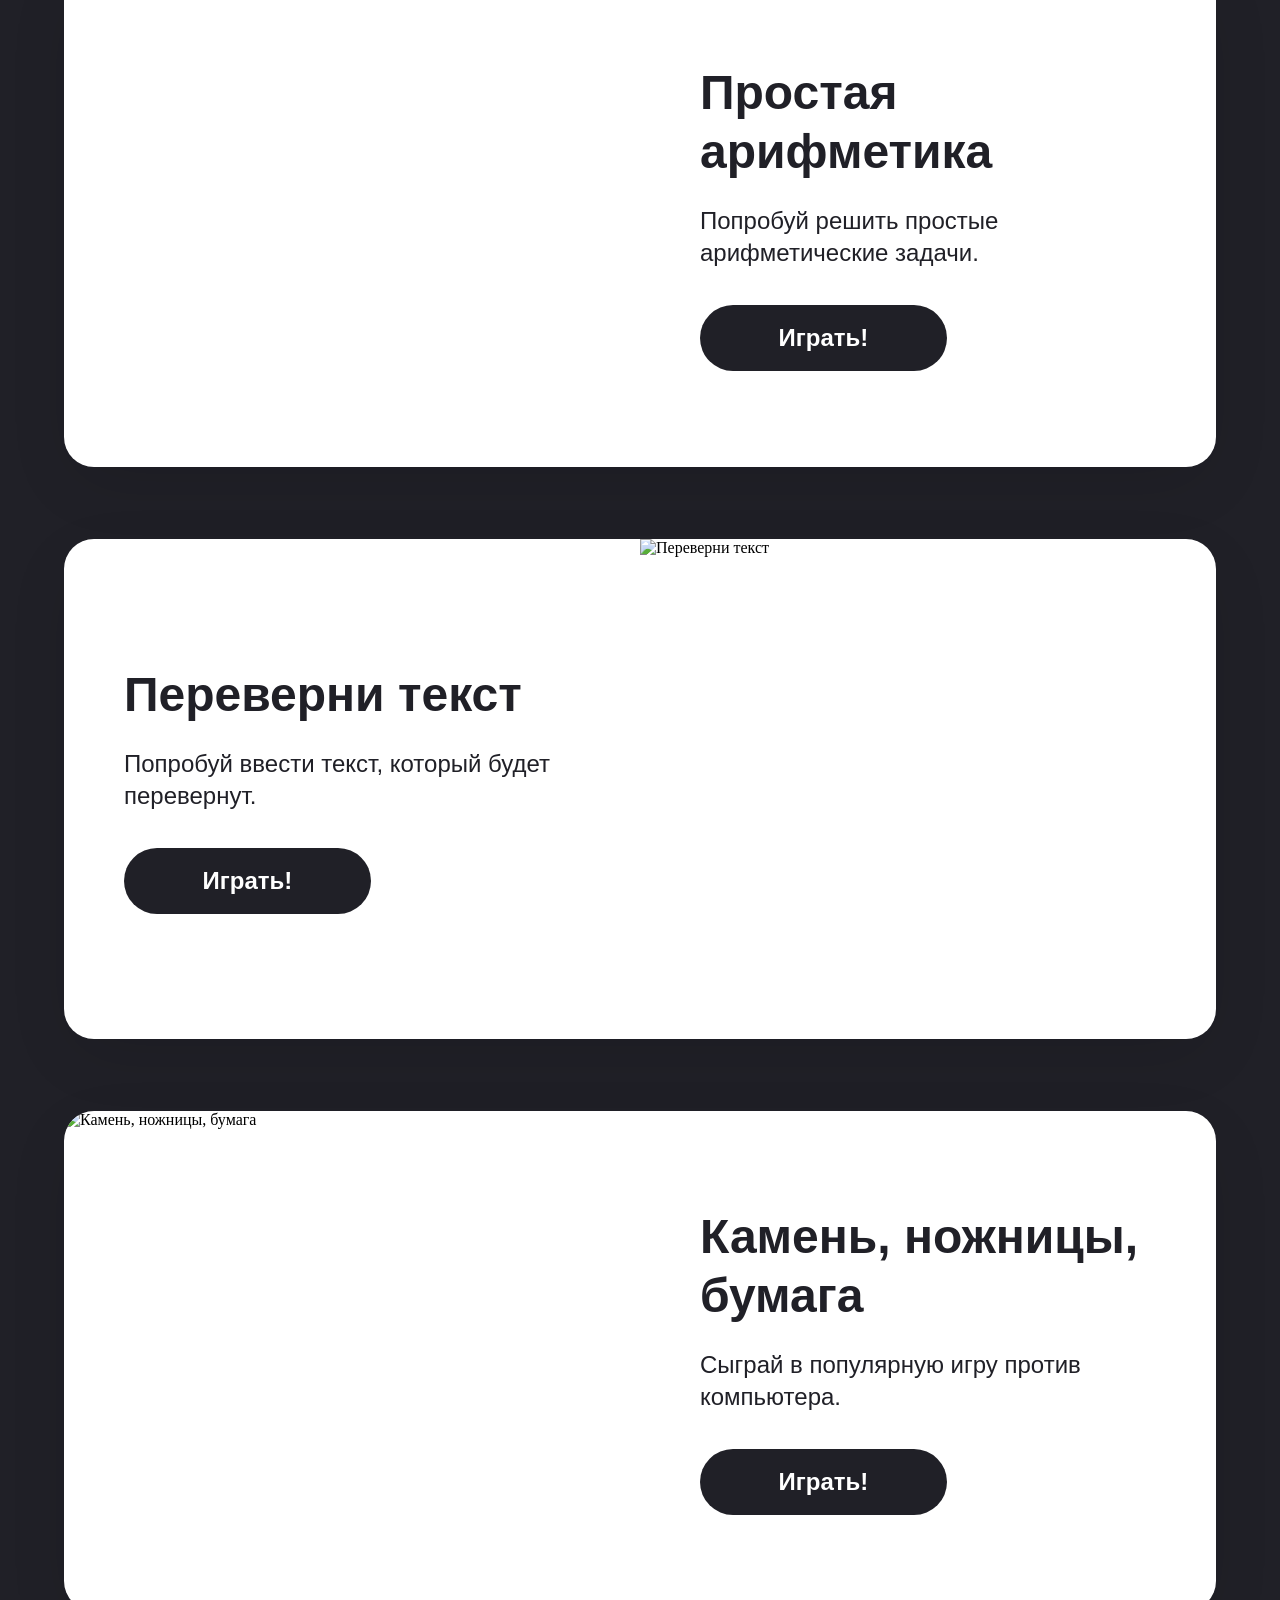
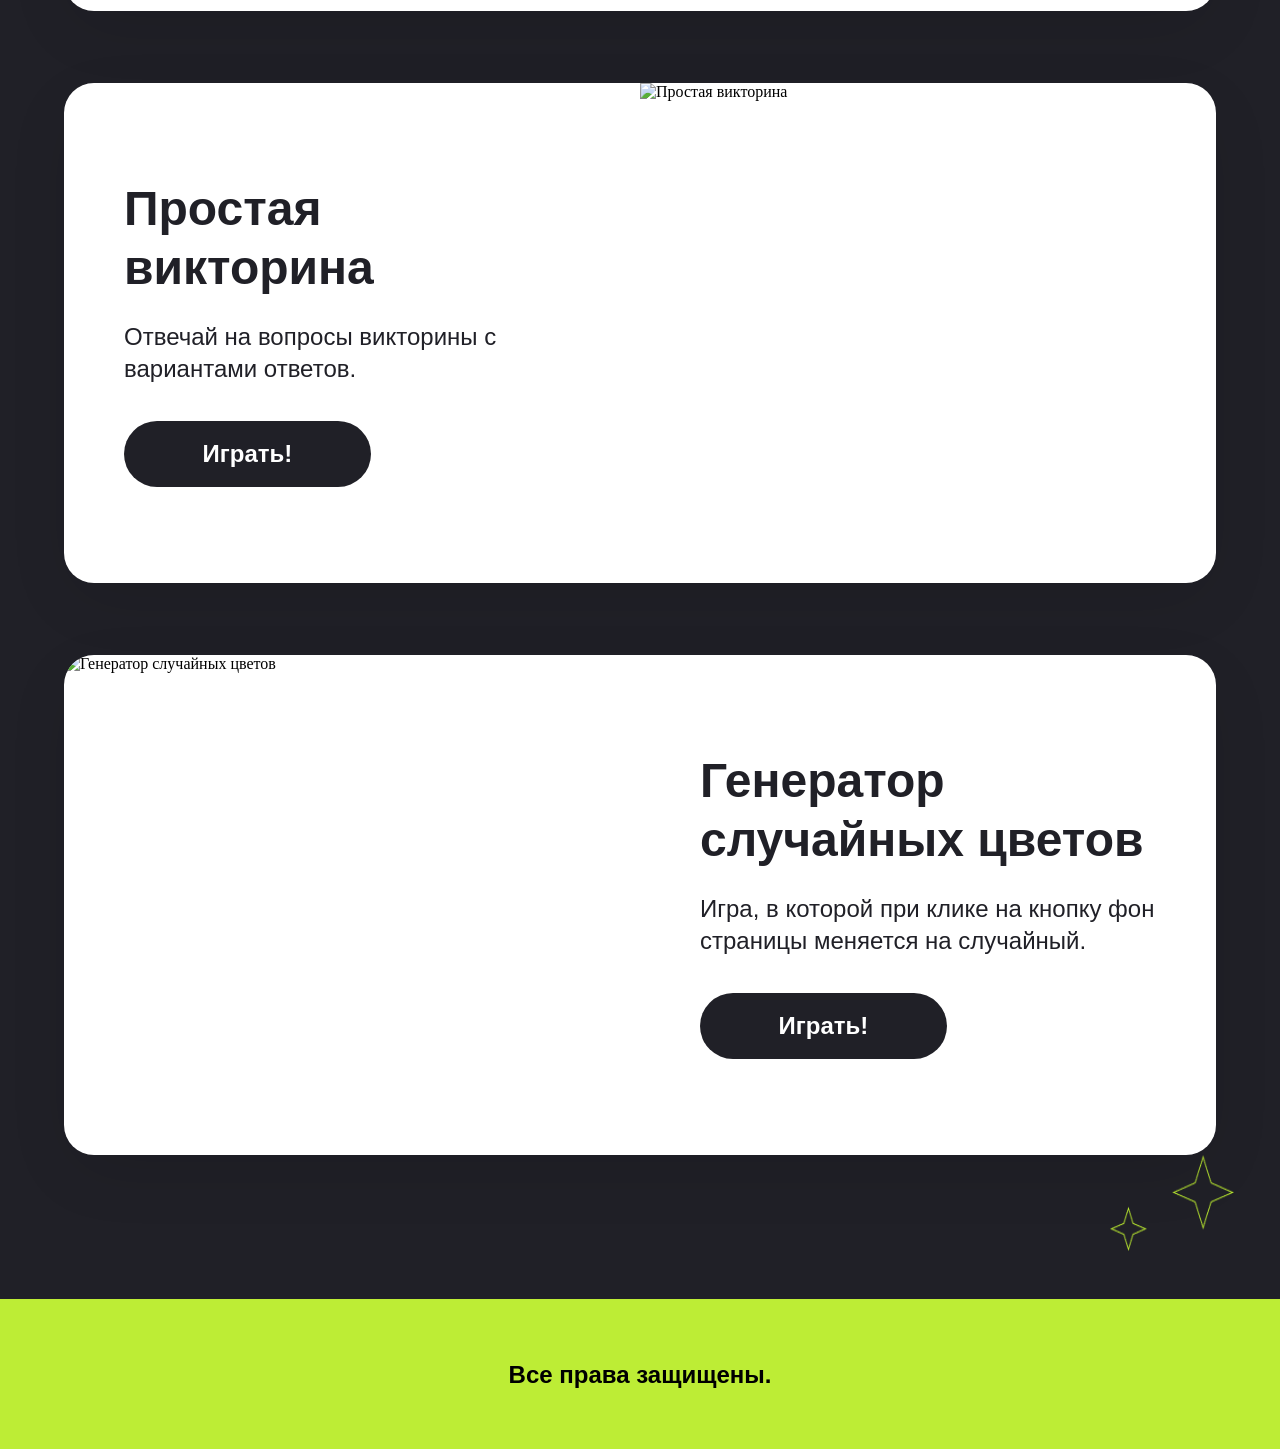
==== commit 60c3a745: "HTML/SCSS 2.4" ====
--- a/index.html
+++ b/index.html
@@ -1,17 +1,256 @@
 <!DOCTYPE html>
 <html lang="en">
+
 <head>
-    <meta charset="UTF-8">
-    <meta name="viewport" content="width=device-width, initial-scale=1.0">
-    <title>Проверка</title>
+  <meta charset="UTF-8">
+  <meta name="viewport" content="width=device-width, initial-scale=1.0">
+  <title>Главная</title>
+  <link rel="stylesheet" href="style.css">
+  <link rel="stylesheet" href="./css/mobile.css">
 </head>
+
 <body>
-    <section><h1>Проверка</h1>
-    <p> Lorem ipsum dolor sit amet consectetur adipisicing elit. Dolore quae aperiam quos dicta. Ad soluta dolores delectus, exercitationem odio magni doloribus reiciendis minus qui inventore earum recusandae temporibus, veniam debitis!
-    </p>
-    </section>
-    
-    <script src="./script.js"></script>\
+
+
+  <section class="hero">
+    <div class="container">
+      <div class="hero__content">
+        <h1 class="hero__title">
+          Добро пожаловать<br>
+          на мой сайт мини-игр
+        </h1>
+
+        <p class="hero__text hero__text--desktop"> <span>Тебе предстоит пройти несколько увлекательных игр.</span>
+          <span>Если готов,
+            нажимай <strong>«Поехали!»</strong> и <strong>приступай.</strong></span> </p>
+        <p class="hero__text hero__text--mobile">
+          Тебе предстоит пройти несколько <br> 
+           увлекательных игр. Если готов, нажимай<br>
+          <strong>«Поехали!»</strong> и <strong>приступай.</strong>
+        </p>
+        <button class="hero__button">
+          Поехали!
+        </button>
+      </div>
+    </div>
+  </section>
+  <div class="running-line">
+    <div class="running-line__content">
+      <span>УГАДАЙ ЧИСЛО</span>
+      <span>✦</span>
+      <span>ПЕРЕВЕРНИ ТЕКСТ</span>
+      <span>✦</span>
+      <span>ПРОСТАЯ АРИФМЕТИКА</span>
+      <span>✦</span>
+      <span>ВИКТОРИНА</span>
+      <span>✦</span>
+
+      /*повтор*/
+      <span>УГАДАЙ ЧИСЛО</span>
+      <span>✦</span>
+      <span>ПЕРЕВЕРНИ ТЕКСТ</span>
+      <span>✦</span>
+      <span>ПРОСТАЯ АРИФМЕТИКА</span>
+      <span>✦</span>
+      <span>ВИКТОРИНА</span>
+      <span>✦</span>
+    </div>
+  </div>
+  <section class="about-games" id="about-games">
+    <div class="about-games__container ">
+
+      <h2 class="about-games__title">Об играх</h2>
+
+      <p class="about-games__text">
+
+        В моей коллекции представлено 6 игр на разные темы.<br>
+        Игры несложные — в них может поиграть каждый.<br>
+        Все игры доступны для пользования.
+
+      </p>
+
+      <div class="games">
+
+        <a href="#game1" class="game-card">
+          <img class="game-card__image" src="./img/game1.png" alt="Игра «Угадай число»">
+          <div class="game-card__content">
+            <span class="game-card__number">Игра №1</span>
+            <h3 class="game-card__title">Угадай число</h3>
+          </div>
+        </a>
+
+        <a href="#game2" class="game-card">
+          <img class="game-card__image" src="./img/game2.png" alt="Игра «Простая арифметика»">
+          <div class="game-card__content">
+            <span class="game-card__number">Игра №2</span>
+            <h3 class="game-card__title">Простая арифметика</h3>
+          </div>
+        </a>
+
+        <a href="#game3" class="game-card">
+          <img class="game-card__image" src="./img/game3.png" alt="Игра «Переверни текст»">
+          <div class="game-card__content">
+            <span class="game-card__number">Игра №3</span>
+            <h3 class="game-card__title">Переверни текст</h3>
+          </div>
+        </a>
+
+        <a href="#game4" class="game-card">
+          <img class="game-card__image" src="./img/game4.png" alt="Игра «Камень, ножницы, бумага»">
+          <div class="game-card__content">
+            <span class="game-card__number">Игра №4</span>
+            <h3 class="game-card__title">
+              Камень, <br>
+              ножницы, <br>
+              бумага
+            </h3>
+          </div>
+        </a>
+
+        <a href="#game5" class="game-card">
+          <img class="game-card__image" src="./img/game5.png" alt="Игра «Простая викторина»">
+          <div class="game-card__content">
+            <span class="game-card__number">Игра №5</span>
+            <h3 class="game-card__title">
+              Простая викторина
+            </h3>
+          </div>
+        </a>
+
+        <a href="#game6" class="game-card">
+          <img class="game-card__image" src="./img/game6.png" alt="Игра «Генератор случайных цветов»">
+          <div class="game-card__content">
+            <span class="game-card__number">Игра №6</span>
+            <h3 class="game-card__title">
+              Генератор <br>
+              случайных <br>
+              цветов
+            </h3>
+          </div>
+        </a>
+
+      </div>
+    </div>
+  </section>
+  <section class="mini-games">
+    <div class="mini-games__container">
+
+      <h2 class="mini-games__title">Мини-игры</h2>
+
+      <div class="mini-games__list">
+
+        <div class="mini-game">
+          <div class="mini-game__content" id="game1">
+            <h3 class="mini-game__title">Угадай число</h3>
+
+            <p class="mini-game__text">
+              Попробуй угадать случайное число от 1 до 100.
+            </p>
+
+            <a href="#" class="mini-game__button">
+              Играть!
+            </a>
+          </div>
+
+          <img class="mini-game__image" src="./img/game1.png" alt="Угадай число">
+        </div>
+
+
+
+        <div class="mini-game">
+          <img class="mini-game__image" src="./img/game2.png" alt="Простая арифметика">
+
+          <div class="mini-game__content" id="game2">
+            <h3 class="mini-game__title">Простая арифметика</h3>
+
+            <p class="mini-game__text">
+              Попробуй решить простые арифметические задачи.
+            </p>
+
+            <a href="#" class="mini-game__button">
+              Играть!
+            </a>
+          </div>
+        </div>
+
+
+        <div class="mini-game">
+          <div class="mini-game__content" id="game3">
+            <h3 class="mini-game__title">Переверни текст</h3>
+
+            <p class="mini-game__text">
+              Попробуй ввести текст, который будет перевернут.
+            </p>
+
+            <a href="#" class="mini-game__button">
+              Играть!
+            </a>
+          </div>
+
+          <img class="mini-game__image" src="./img/game3.png" alt="Переверни текст">
+        </div>
+
+
+        <div class="mini-game">
+          <img class="mini-game__image" src="./img/game4.png" alt="Камень, ножницы, бумага">
+
+          <div class="mini-game__content" id="game4">
+            <h3 class="mini-game__title">
+              Камень, ножницы, бумага
+            </h3>
+
+            <p class="mini-game__text">
+              Сыграй в популярную игру против компьютера.
+            </p>
+
+            <a href="#" class="mini-game__button">
+              Играть!
+            </a>
+          </div>
+        </div>
+
+
+        <div class="mini-game">
+          <div class="mini-game__content" id="game5">
+            <h3 class="mini-game__title">Простая викторина</h3>
+
+            <p class="mini-game__text">
+              Отвечай на вопросы викторины с вариантами ответов.
+            </p>
+
+            <a href="#" class="mini-game__button">
+              Играть!
+            </a>
+          </div>
+
+          <img class="mini-game__image" src="./img/game5.png" alt="Простая викторина">
+        </div>
+
+
+        <div class="mini-game">
+          <img class="mini-game__image" src="./img/game6.png" alt="Генератор случайных цветов">
+
+          <div class="mini-game__content" id="game6">
+            <h3 class="mini-game__title">
+              Генератор случайных цветов
+            </h3>
+
+            <p class="mini-game__text">
+              Игра, в которой при клике на кнопку фон страницы меняется на случайный.
+            </p>
+
+            <a href="#" class="mini-game__button">
+              Играть!
+            </a>
+          </div>
+        </div>
+
+      </div>
+    </div>
+  </section>
+  <footer class="footer">
+    <p class="footer__text">Все права защищены.</p>
+  </footer>
 </body>
 
 </html>
--- a/style.css
+++ b/style.css
@@ -0,0 +1,530 @@
+* {
+  margin: 0;
+  padding: 0;
+  box-sizing: border-box;
+}
+
+.center {
+  margin: 0 auto;
+}
+
+.hero {
+  width: 100%;
+  min-height: 800px;
+  background-image: url("img/fon.png");
+  background-size: cover;
+  background-position: center;
+  padding-top: 196px;
+}
+.hero__content {
+  width: 100%;
+  max-width: 769px;
+  display: flex;
+  flex-direction: column;
+  align-items: flex-start;
+}
+.hero__title {
+  width: 769px;
+  height: 156px;
+  font-family: "Montserrat", sans-serif;
+  font-style: normal;
+  font-weight: 700;
+  font-size: 64px;
+  line-height: 78px;
+  display: flex;
+  align-items: center;
+  color: #202027;
+  margin: 0;
+}
+.hero__text {
+  width: 720px;
+  height: 64px;
+  font-family: "Montserrat", sans-serif;
+  font-style: normal;
+  font-weight: 400;
+  font-size: 24px;
+  line-height: 32px;
+  display: flex;
+  flex-direction: column;
+  align-items: flex-start;
+  color: #202027;
+  margin: 24px 0 0;
+}
+.hero__text strong {
+  font-weight: 700;
+}
+.hero__button {
+  display: flex;
+  flex-direction: row;
+  justify-content: center;
+  align-items: center;
+  padding: 16px 28px;
+  gap: 10px;
+  width: 247px;
+  height: 66px;
+  background: #202027;
+  border: 1px solid #202027;
+  border-radius: 60px;
+  margin-top: 48px;
+  font-family: "Montserrat", sans-serif;
+  font-style: normal;
+  font-weight: 600;
+  font-size: 24px;
+  line-height: 141.69%;
+  text-align: center;
+  color: #FFFFFF;
+}
+.hero__button:hover {
+  background: #FFFFFF;
+  color: #202027;
+  border-color: #202027;
+}
+
+.hero__text--mobile {
+  display: none;
+}
+
+.container {
+  width: 100%;
+  max-width: 1201px;
+  margin: 0 auto;
+  display: flex;
+  flex-direction: column;
+  align-items: flex-start;
+  gap: 48px;
+}
+
+.running-line {
+  width: 100%;
+  height: 90px;
+  padding: 27px 49px;
+  background: #BCEC30;
+  border: 1px solid rgba(255, 255, 255, 0.2);
+  overflow: hidden;
+  backdrop-filter: blur(25px);
+  -webkit-backdrop-filter: blur(25px);
+}
+.running-line__content {
+  display: flex;
+  align-items: center;
+  white-space: nowrap;
+  width: -moz-max-content;
+  width: max-content;
+  gap: 40px;
+  animation: running-line 15s linear infinite;
+}
+.running-line__content span {
+  font-family: "Montserrat", sans-serif;
+  font-weight: 700;
+  font-size: 30px;
+  line-height: 110%;
+  letter-spacing: 0.04em;
+  text-transform: uppercase;
+  color: #202027;
+}
+
+@keyframes running-line {
+  from {
+    transform: translateX(0);
+  }
+  to {
+    transform: translateX(-50%);
+  }
+}
+.about-games {
+  width: 100%;
+  background-image: url("img/fon.game.png");
+  background-size: cover;
+  background-position: center;
+  padding-top: 94px;
+}
+.about-games__container {
+  display: flex;
+  flex-direction: column;
+  align-items: flex-start;
+  width: 100%;
+  max-width: 1201px;
+  margin: 0 auto;
+}
+.about-games__title {
+  width: 314px;
+  height: 78px;
+  font-family: "Montserrat", sans-serif;
+  font-style: normal;
+  font-weight: 700;
+  font-size: 64px;
+  line-height: 78px;
+  display: flex;
+  align-items: center;
+  color: #FFFFFF;
+  margin: 0;
+}
+.about-games__text {
+  width: 788px;
+  height: 96px;
+  font-family: "Montserrat", sans-serif;
+  font-style: normal;
+  font-weight: 400;
+  font-size: 24px;
+  line-height: 32px;
+  display: flex;
+  align-items: center;
+  color: #FFFFFF;
+  margin: 24px 0 0;
+}
+
+.games {
+  display: grid;
+  grid-template-columns: repeat(3, 378px);
+  gap: 32px;
+  width: 100%;
+  margin-top: 72px;
+}
+
+.game-card {
+  display: flex;
+  flex-direction: column;
+  align-items: flex-start;
+  width: 378px;
+  background: #FFFFFF;
+  border-radius: 30px;
+  overflow: hidden;
+  color: #202027;
+  text-decoration: none;
+  transition: transform 0.3s ease;
+  position: relative;
+  z-index: 1;
+}
+.game-card:nth-child(1), .game-card:nth-child(3) {
+  height: 473px;
+}
+.game-card:nth-child(2), .game-card:nth-child(5) {
+  height: 512px;
+}
+.game-card:nth-child(4), .game-card:nth-child(6) {
+  height: 551px;
+}
+.game-card:hover {
+  transform: scale(1.05);
+  z-index: 2;
+}
+.game-card__content {
+  display: flex;
+  flex-direction: column;
+  align-items: flex-start;
+  padding: 0 32px 32px;
+  gap: 16px;
+  width: 100%;
+  margin-top: 32px;
+}
+.game-card__image {
+  width: 100%;
+  aspect-ratio: 378/314;
+  display: block;
+  -o-object-fit: cover;
+     object-fit: cover;
+}
+.game-card__number {
+  padding: 8px 16px 10px;
+  width: 108px;
+  height: 36px;
+  font-family: "Montserrat", sans-serif;
+  font-style: normal;
+  font-weight: 500;
+  background: #F7F7F7;
+  border-radius: 52.5825px;
+  flex: none;
+  order: 0;
+  flex-grow: 0;
+}
+.game-card__title {
+  width: 314px;
+  min-height: 39px;
+  font-family: "Montserrat", sans-serif;
+  font-style: normal;
+  font-weight: 700;
+  font-size: 32px;
+  line-height: 39px;
+  display: flex;
+  align-items: center;
+  color: #202027;
+  margin: 0;
+}
+
+.mini-games {
+  width: 100%;
+  background-image: url("./img/fon.mini.png");
+  background-size: 100% 100%;
+  background-position: top center;
+  background-repeat: no-repeat;
+  padding: 96px 0 144px;
+}
+.mini-games__container {
+  display: flex;
+  flex-direction: column;
+  align-items: flex-start;
+  max-width: 1200px;
+  width: 100%;
+  margin: 0 auto;
+  padding: 0 24px;
+}
+.mini-games__title {
+  margin: 0 0 72px;
+  font-family: "Montserrat", sans-serif;
+  font-style: normal;
+  font-weight: 700;
+  font-size: 64px;
+  line-height: 78px;
+  color: #FFFFFF;
+}
+.mini-games__list {
+  display: flex;
+  flex-direction: column;
+  align-items: flex-start;
+  width: 100%;
+  gap: 72px;
+}
+
+.mini-game {
+  display: flex;
+  flex-direction: row;
+  align-items: flex-start;
+  width: 100%;
+  height: 500px;
+  background: #FFFFFF;
+  box-shadow: 0px 20px 67px -12px rgba(0, 0, 0, 0.13);
+  border-radius: 30px;
+  overflow: hidden;
+}
+.mini-game__image {
+  display: block;
+  width: 50%;
+  height: 100%;
+  -o-object-fit: cover;
+     object-fit: cover;
+}
+.mini-game__content {
+  display: flex;
+  flex-direction: column;
+  align-items: flex-start;
+  width: 50%;
+  height: 100%;
+  padding: 60px;
+  justify-content: center;
+}
+.mini-game__title {
+  margin: 0;
+  font-family: "Montserrat", sans-serif;
+  font-style: normal;
+  font-weight: 700;
+  font-size: 48px;
+  line-height: 59px;
+  color: #202027;
+}
+.mini-game__text {
+  margin: 24px 0 0;
+  font-family: "Montserrat", sans-serif;
+  font-style: normal;
+  font-weight: 400;
+  font-size: 24px;
+  line-height: 32px;
+  color: #202027;
+}
+.mini-game__button {
+  display: flex;
+  justify-content: center;
+  align-items: center;
+  padding: 16px 28px;
+  gap: 10px;
+  width: 247px;
+  height: 66px;
+  margin-top: 36px;
+  background: #202027;
+  border: 2px solid transparent;
+  border-radius: 60px;
+  font-family: "Montserrat", sans-serif;
+  font-weight: 600;
+  font-size: 24px;
+  line-height: 141.69%;
+  text-align: center;
+  color: #FFFFFF;
+  text-decoration: none;
+  cursor: pointer;
+}
+.mini-game__button:hover {
+  background: #FFFFFF;
+  color: #202027;
+  border-color: #202027;
+}
+
+.footer {
+  width: 100%;
+  height: 150px;
+  background: #BDED35;
+  display: flex;
+  justify-content: center;
+  align-items: center;
+}
+.footer__text {
+  margin: 0;
+  font-family: "Montserrat", sans-serif;
+  font-style: normal;
+  font-weight: 600;
+  font-size: 24px;
+  line-height: 29px;
+  color: #000000;
+  text-align: center;
+}
+
+@media (max-width: 767px) {
+  .hero {
+    min-height: 700px;
+    padding: 147px 16px 0;
+    background-image: url("./img/Fon.mob.png");
+    background-size: cover;
+    background-position: center;
+  }
+  .hero__title {
+    width: 100%;
+    height: auto;
+    font-size: 40px;
+    line-height: 49px;
+    text-align: center;
+    justify-content: center;
+  }
+  .hero__text {
+    width: 100%;
+    height: auto;
+    font-size: 16px;
+    line-height: 26px;
+    text-align: center;
+    justify-content: center;
+  }
+  .hero__text--desktop {
+    display: none;
+  }
+  .hero__text--mobile {
+    display: block;
+  }
+  .hero__button {
+    width: 100%;
+    height: 64px;
+    font-size: 16px;
+    margin-top: 36px;
+  }
+  .hero__button:hover {
+    background: #202027;
+    color: #FFFFFF;
+    border-color: #202027;
+  }
+  .container {
+    width: calc(100% - 36px);
+    min-height: 371px;
+    margin: 0 auto;
+    gap: 36px;
+    align-items: center;
+    justify-content: center;
+  }
+  .running-line {
+    height: 52px;
+    padding: 16px 24px;
+  }
+  .running-line__content {
+    gap: 24px;
+  }
+  .running-line__content span {
+    font-size: 16px;
+    line-height: 110%;
+  }
+  .about-games {
+    display: none;
+  }
+  .mini-games {
+    width: 100%;
+    padding: 64px 0 80px;
+    background-size: auto 100%;
+    background-position: top center;
+    background-repeat: no-repeat;
+  }
+  .mini-games__container {
+    width: 100%;
+    max-width: none;
+    margin: 0;
+    padding: 0 16px;
+    display: flex;
+    flex-direction: column;
+    align-items: stretch;
+  }
+  .mini-games__title {
+    margin: 0 0 36px;
+    font-size: 40px;
+    line-height: 49px;
+  }
+  .mini-games__list {
+    display: flex;
+    flex-direction: column;
+    align-items: stretch;
+    width: 100%;
+    gap: 24px;
+  }
+  .mini-game {
+    display: flex;
+    flex-direction: column;
+    width: 100%;
+    height: auto;
+    min-height: 0;
+    border-radius: 24px;
+  }
+  .mini-game__image {
+    order: 1;
+    width: 100%;
+    height: auto;
+    aspect-ratio: 1/1;
+    -o-object-fit: cover;
+       object-fit: cover;
+  }
+  .mini-game__content {
+    order: 2;
+    width: 100%;
+    height: auto;
+    padding: 32px 24px 36px;
+    justify-content: flex-start;
+  }
+  .mini-game__title {
+    width: 100%;
+    min-height: 0;
+    font-size: 32px;
+    line-height: 39px;
+  }
+  .mini-game__text {
+    width: 100%;
+    height: auto;
+    margin-top: 16px;
+    font-size: 16px;
+    line-height: 24px;
+  }
+  .mini-game__button {
+    width: 100%;
+    height: 64px;
+    margin-top: 32px;
+    font-size: 16px;
+  }
+  .mini-game__button:hover {
+    background: #202027;
+    color: #FFFFFF;
+    border-color: transparent;
+  }
+  .footer {
+    height: 100px;
+  }
+  .footer__text {
+    width: auto;
+    height: 20px;
+    font-size: 16px;
+    line-height: 20px;
+    display: flex;
+    align-items: center;
+    justify-content: center;
+    text-align: center;
+  }
+}/*# sourceMappingURL=style.css.map */
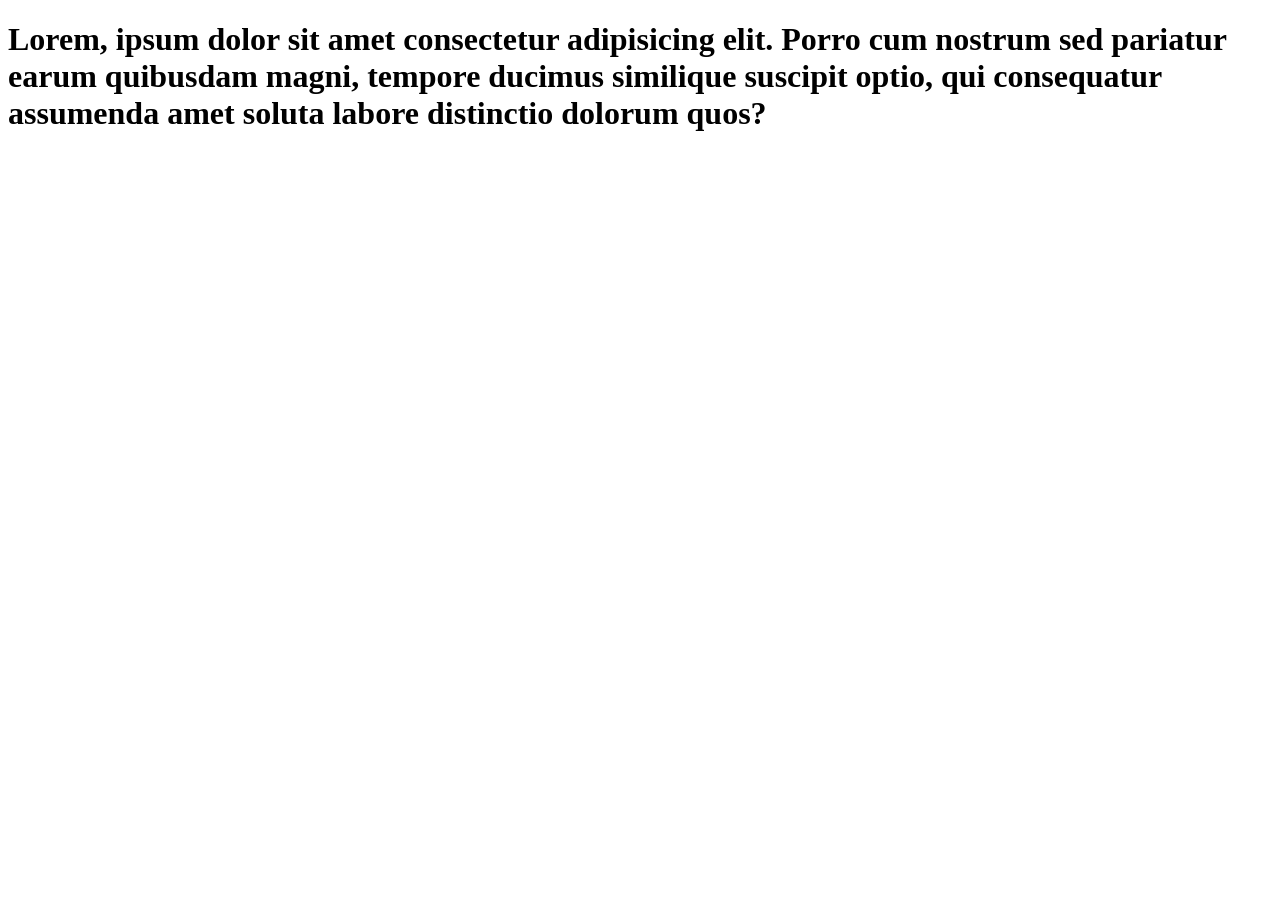
==== commit 6b5d845f: "hw 2.3" ====
--- a/index.html
+++ b/index.html
@@ -1,256 +1,13 @@
 <!DOCTYPE html>
 <html lang="en">
-
 <head>
   <meta charset="UTF-8">
   <meta name="viewport" content="width=device-width, initial-scale=1.0">
-  <title>Главная</title>
-  <link rel="stylesheet" href="style.css">
-  <link rel="stylesheet" href="./css/mobile.css">
+  <title>Проверка</title>
 </head>
+<body>
+  <h1>Lorem, ipsum dolor sit amet consectetur adipisicing elit. Porro cum nostrum sed pariatur earum quibusdam magni, tempore ducimus similique suscipit optio, qui consequatur assumenda amet soluta labore distinctio dolorum quos?</h1>
 
-<body>
-
-
-  <section class="hero">
-    <div class="container">
-      <div class="hero__content">
-        <h1 class="hero__title">
-          Добро пожаловать<br>
-          на мой сайт мини-игр
-        </h1>
-
-        <p class="hero__text hero__text--desktop"> <span>Тебе предстоит пройти несколько увлекательных игр.</span>
-          <span>Если готов,
-            нажимай <strong>«Поехали!»</strong> и <strong>приступай.</strong></span> </p>
-        <p class="hero__text hero__text--mobile">
-          Тебе предстоит пройти несколько <br> 
-           увлекательных игр. Если готов, нажимай<br>
-          <strong>«Поехали!»</strong> и <strong>приступай.</strong>
-        </p>
-        <button class="hero__button">
-          Поехали!
-        </button>
-      </div>
-    </div>
-  </section>
-  <div class="running-line">
-    <div class="running-line__content">
-      <span>УГАДАЙ ЧИСЛО</span>
-      <span>✦</span>
-      <span>ПЕРЕВЕРНИ ТЕКСТ</span>
-      <span>✦</span>
-      <span>ПРОСТАЯ АРИФМЕТИКА</span>
-      <span>✦</span>
-      <span>ВИКТОРИНА</span>
-      <span>✦</span>
-
-      /*повтор*/
-      <span>УГАДАЙ ЧИСЛО</span>
-      <span>✦</span>
-      <span>ПЕРЕВЕРНИ ТЕКСТ</span>
-      <span>✦</span>
-      <span>ПРОСТАЯ АРИФМЕТИКА</span>
-      <span>✦</span>
-      <span>ВИКТОРИНА</span>
-      <span>✦</span>
-    </div>
-  </div>
-  <section class="about-games" id="about-games">
-    <div class="about-games__container ">
-
-      <h2 class="about-games__title">Об играх</h2>
-
-      <p class="about-games__text">
-
-        В моей коллекции представлено 6 игр на разные темы.<br>
-        Игры несложные — в них может поиграть каждый.<br>
-        Все игры доступны для пользования.
-
-      </p>
-
-      <div class="games">
-
-        <a href="#game1" class="game-card">
-          <img class="game-card__image" src="./img/game1.png" alt="Игра «Угадай число»">
-          <div class="game-card__content">
-            <span class="game-card__number">Игра №1</span>
-            <h3 class="game-card__title">Угадай число</h3>
-          </div>
-        </a>
-
-        <a href="#game2" class="game-card">
-          <img class="game-card__image" src="./img/game2.png" alt="Игра «Простая арифметика»">
-          <div class="game-card__content">
-            <span class="game-card__number">Игра №2</span>
-            <h3 class="game-card__title">Простая арифметика</h3>
-          </div>
-        </a>
-
-        <a href="#game3" class="game-card">
-          <img class="game-card__image" src="./img/game3.png" alt="Игра «Переверни текст»">
-          <div class="game-card__content">
-            <span class="game-card__number">Игра №3</span>
-            <h3 class="game-card__title">Переверни текст</h3>
-          </div>
-        </a>
-
-        <a href="#game4" class="game-card">
-          <img class="game-card__image" src="./img/game4.png" alt="Игра «Камень, ножницы, бумага»">
-          <div class="game-card__content">
-            <span class="game-card__number">Игра №4</span>
-            <h3 class="game-card__title">
-              Камень, <br>
-              ножницы, <br>
-              бумага
-            </h3>
-          </div>
-        </a>
-
-        <a href="#game5" class="game-card">
-          <img class="game-card__image" src="./img/game5.png" alt="Игра «Простая викторина»">
-          <div class="game-card__content">
-            <span class="game-card__number">Игра №5</span>
-            <h3 class="game-card__title">
-              Простая викторина
-            </h3>
-          </div>
-        </a>
-
-        <a href="#game6" class="game-card">
-          <img class="game-card__image" src="./img/game6.png" alt="Игра «Генератор случайных цветов»">
-          <div class="game-card__content">
-            <span class="game-card__number">Игра №6</span>
-            <h3 class="game-card__title">
-              Генератор <br>
-              случайных <br>
-              цветов
-            </h3>
-          </div>
-        </a>
-
-      </div>
-    </div>
-  </section>
-  <section class="mini-games">
-    <div class="mini-games__container">
-
-      <h2 class="mini-games__title">Мини-игры</h2>
-
-      <div class="mini-games__list">
-
-        <div class="mini-game">
-          <div class="mini-game__content" id="game1">
-            <h3 class="mini-game__title">Угадай число</h3>
-
-            <p class="mini-game__text">
-              Попробуй угадать случайное число от 1 до 100.
-            </p>
-
-            <a href="#" class="mini-game__button">
-              Играть!
-            </a>
-          </div>
-
-          <img class="mini-game__image" src="./img/game1.png" alt="Угадай число">
-        </div>
-
-
-
-        <div class="mini-game">
-          <img class="mini-game__image" src="./img/game2.png" alt="Простая арифметика">
-
-          <div class="mini-game__content" id="game2">
-            <h3 class="mini-game__title">Простая арифметика</h3>
-
-            <p class="mini-game__text">
-              Попробуй решить простые арифметические задачи.
-            </p>
-
-            <a href="#" class="mini-game__button">
-              Играть!
-            </a>
-          </div>
-        </div>
-
-
-        <div class="mini-game">
-          <div class="mini-game__content" id="game3">
-            <h3 class="mini-game__title">Переверни текст</h3>
-
-            <p class="mini-game__text">
-              Попробуй ввести текст, который будет перевернут.
-            </p>
-
-            <a href="#" class="mini-game__button">
-              Играть!
-            </a>
-          </div>
-
-          <img class="mini-game__image" src="./img/game3.png" alt="Переверни текст">
-        </div>
-
-
-        <div class="mini-game">
-          <img class="mini-game__image" src="./img/game4.png" alt="Камень, ножницы, бумага">
-
-          <div class="mini-game__content" id="game4">
-            <h3 class="mini-game__title">
-              Камень, ножницы, бумага
-            </h3>
-
-            <p class="mini-game__text">
-              Сыграй в популярную игру против компьютера.
-            </p>
-
-            <a href="#" class="mini-game__button">
-              Играть!
-            </a>
-          </div>
-        </div>
-
-
-        <div class="mini-game">
-          <div class="mini-game__content" id="game5">
-            <h3 class="mini-game__title">Простая викторина</h3>
-
-            <p class="mini-game__text">
-              Отвечай на вопросы викторины с вариантами ответов.
-            </p>
-
-            <a href="#" class="mini-game__button">
-              Играть!
-            </a>
-          </div>
-
-          <img class="mini-game__image" src="./img/game5.png" alt="Простая викторина">
-        </div>
-
-
-        <div class="mini-game">
-          <img class="mini-game__image" src="./img/game6.png" alt="Генератор случайных цветов">
-
-          <div class="mini-game__content" id="game6">
-            <h3 class="mini-game__title">
-              Генератор случайных цветов
-            </h3>
-
-            <p class="mini-game__text">
-              Игра, в которой при клике на кнопку фон страницы меняется на случайный.
-            </p>
-
-            <a href="#" class="mini-game__button">
-              Играть!
-            </a>
-          </div>
-        </div>
-
-      </div>
-    </div>
-  </section>
-  <footer class="footer">
-    <p class="footer__text">Все права защищены.</p>
-  </footer>
+  <script src="TASK1.js" ></script>
 </body>
-
 </html>
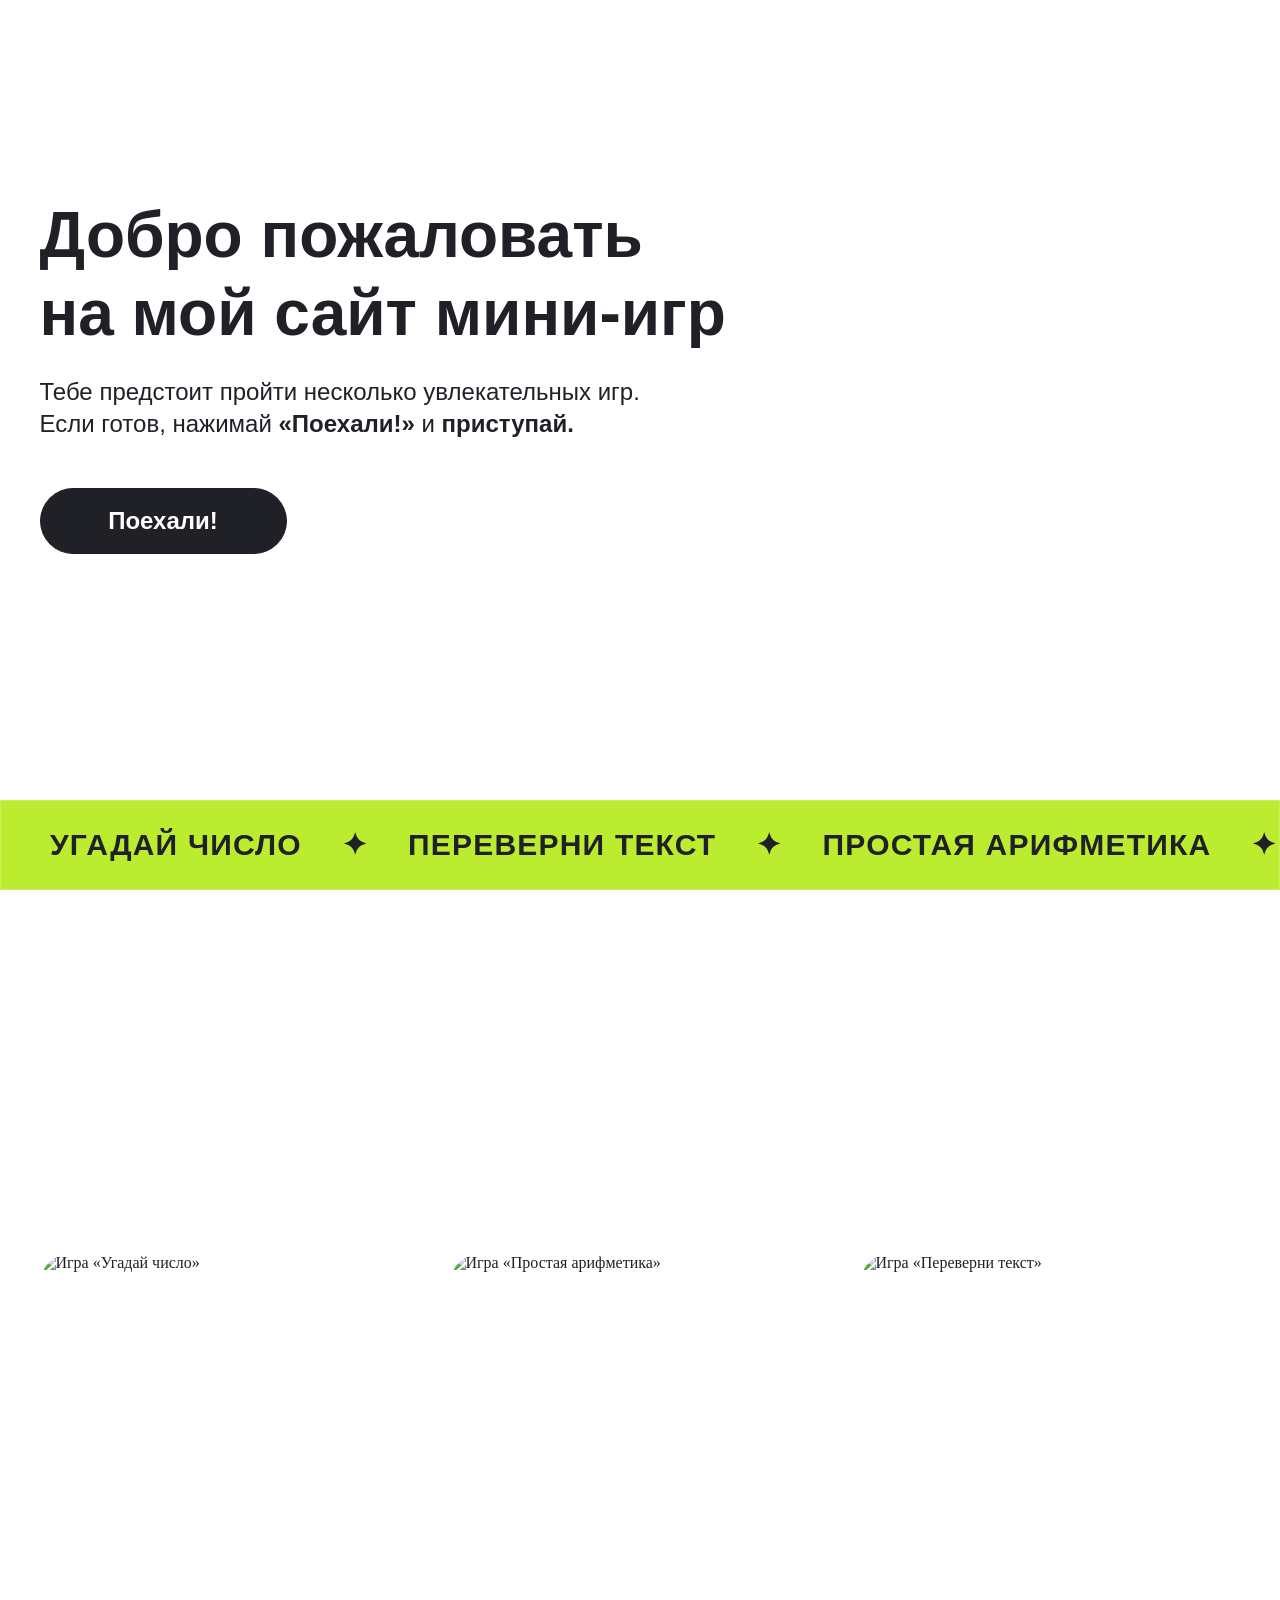
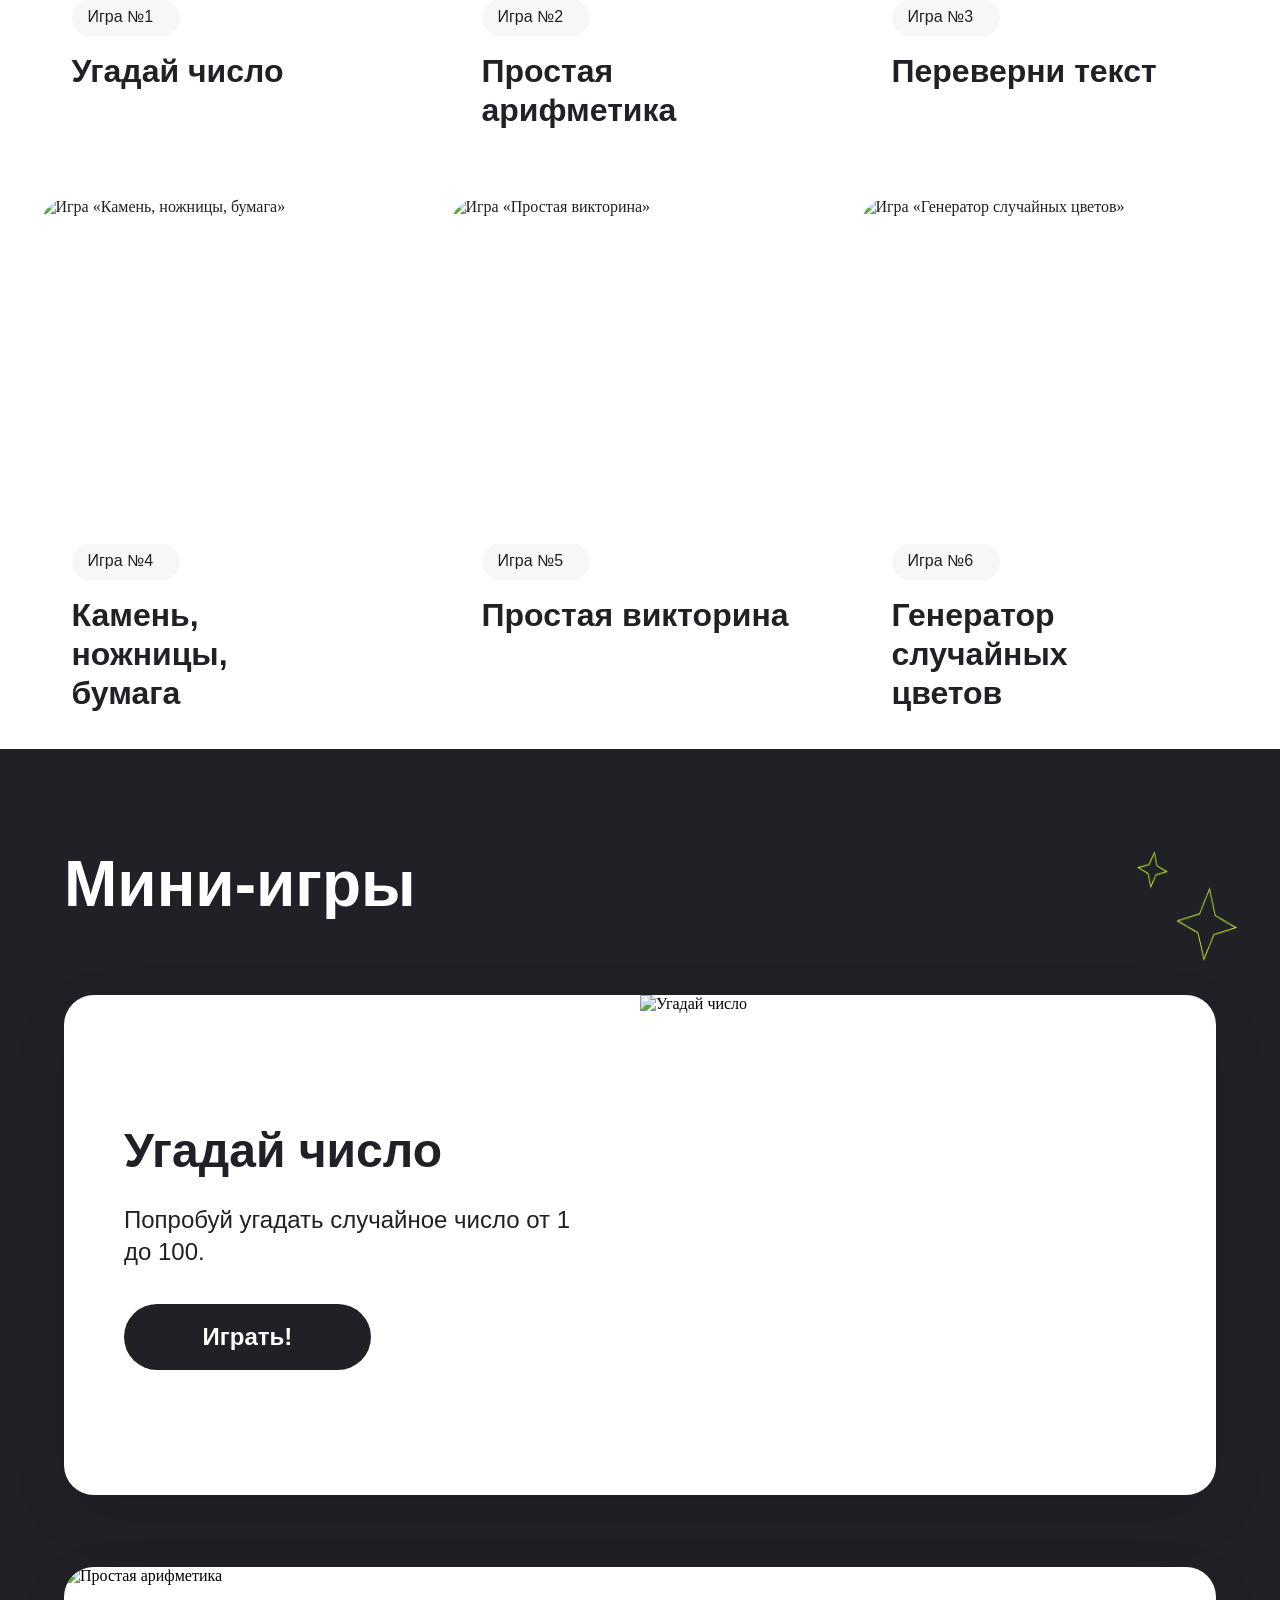
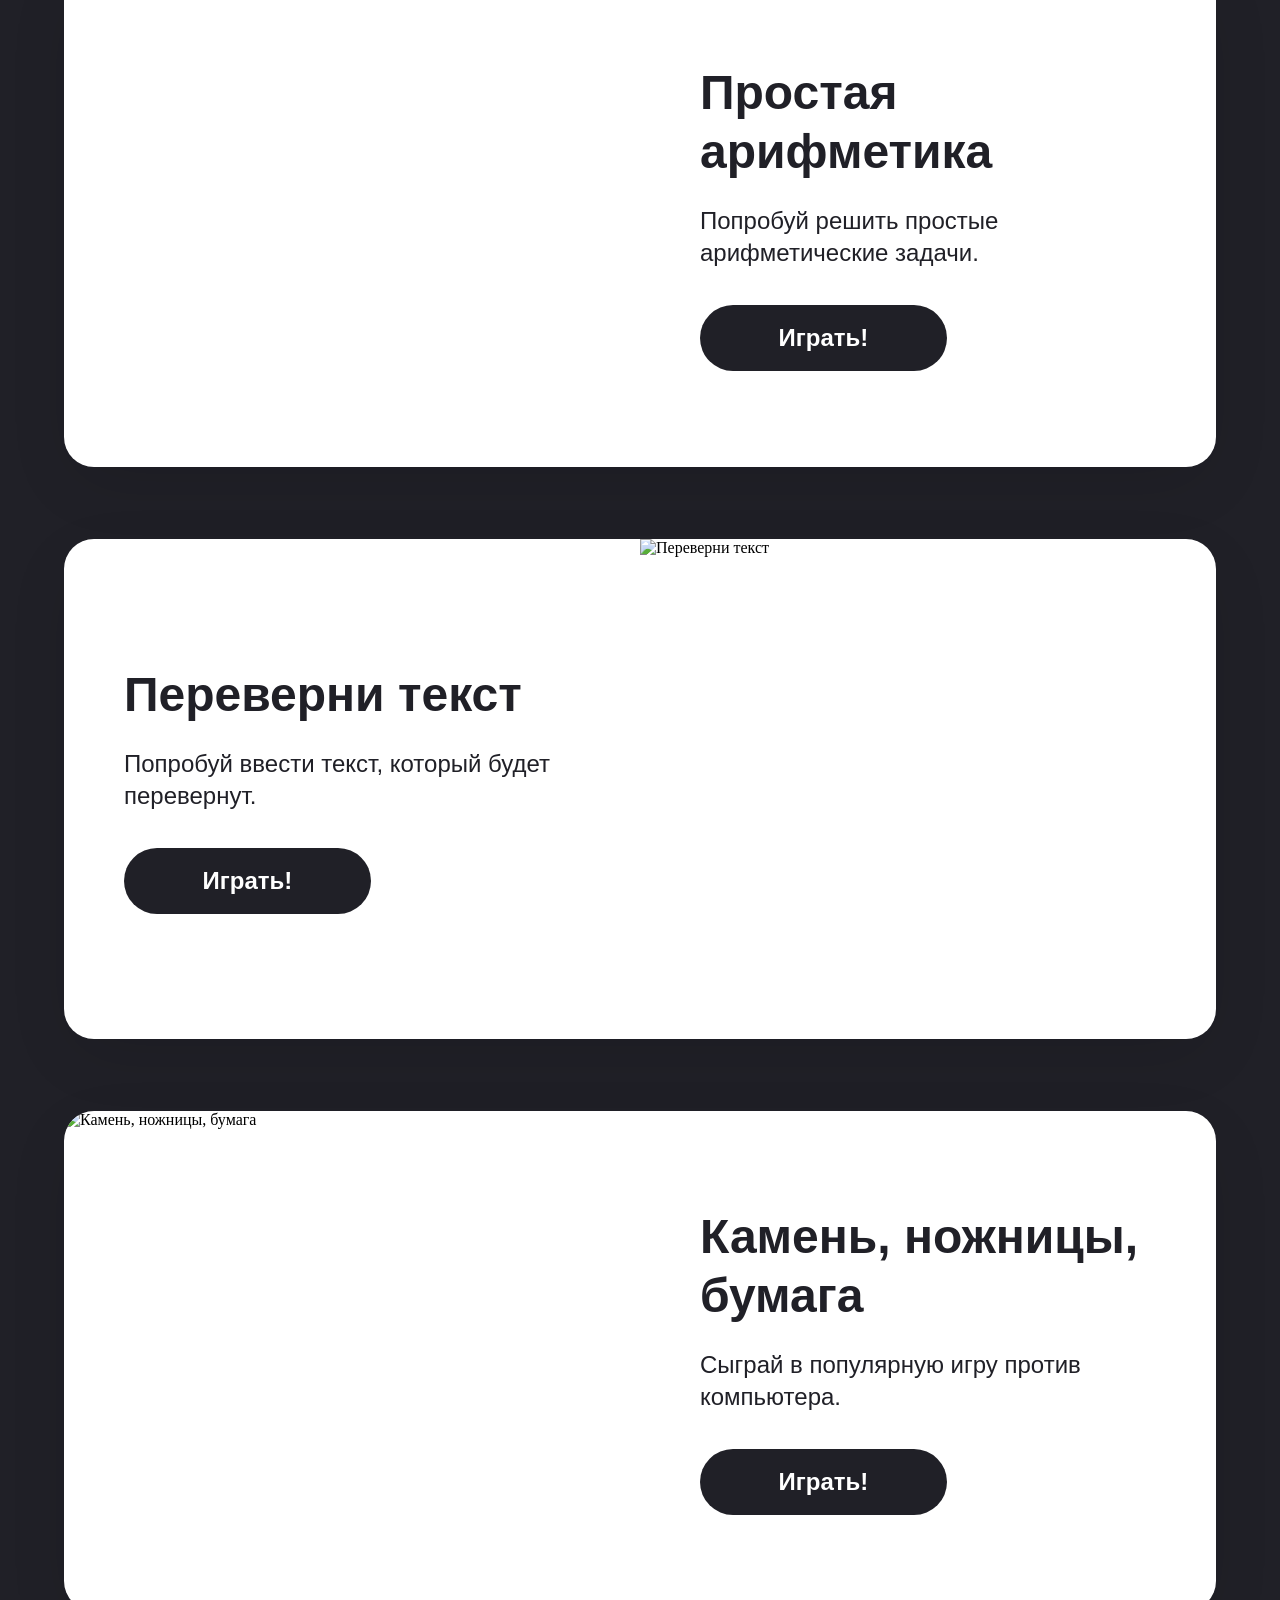
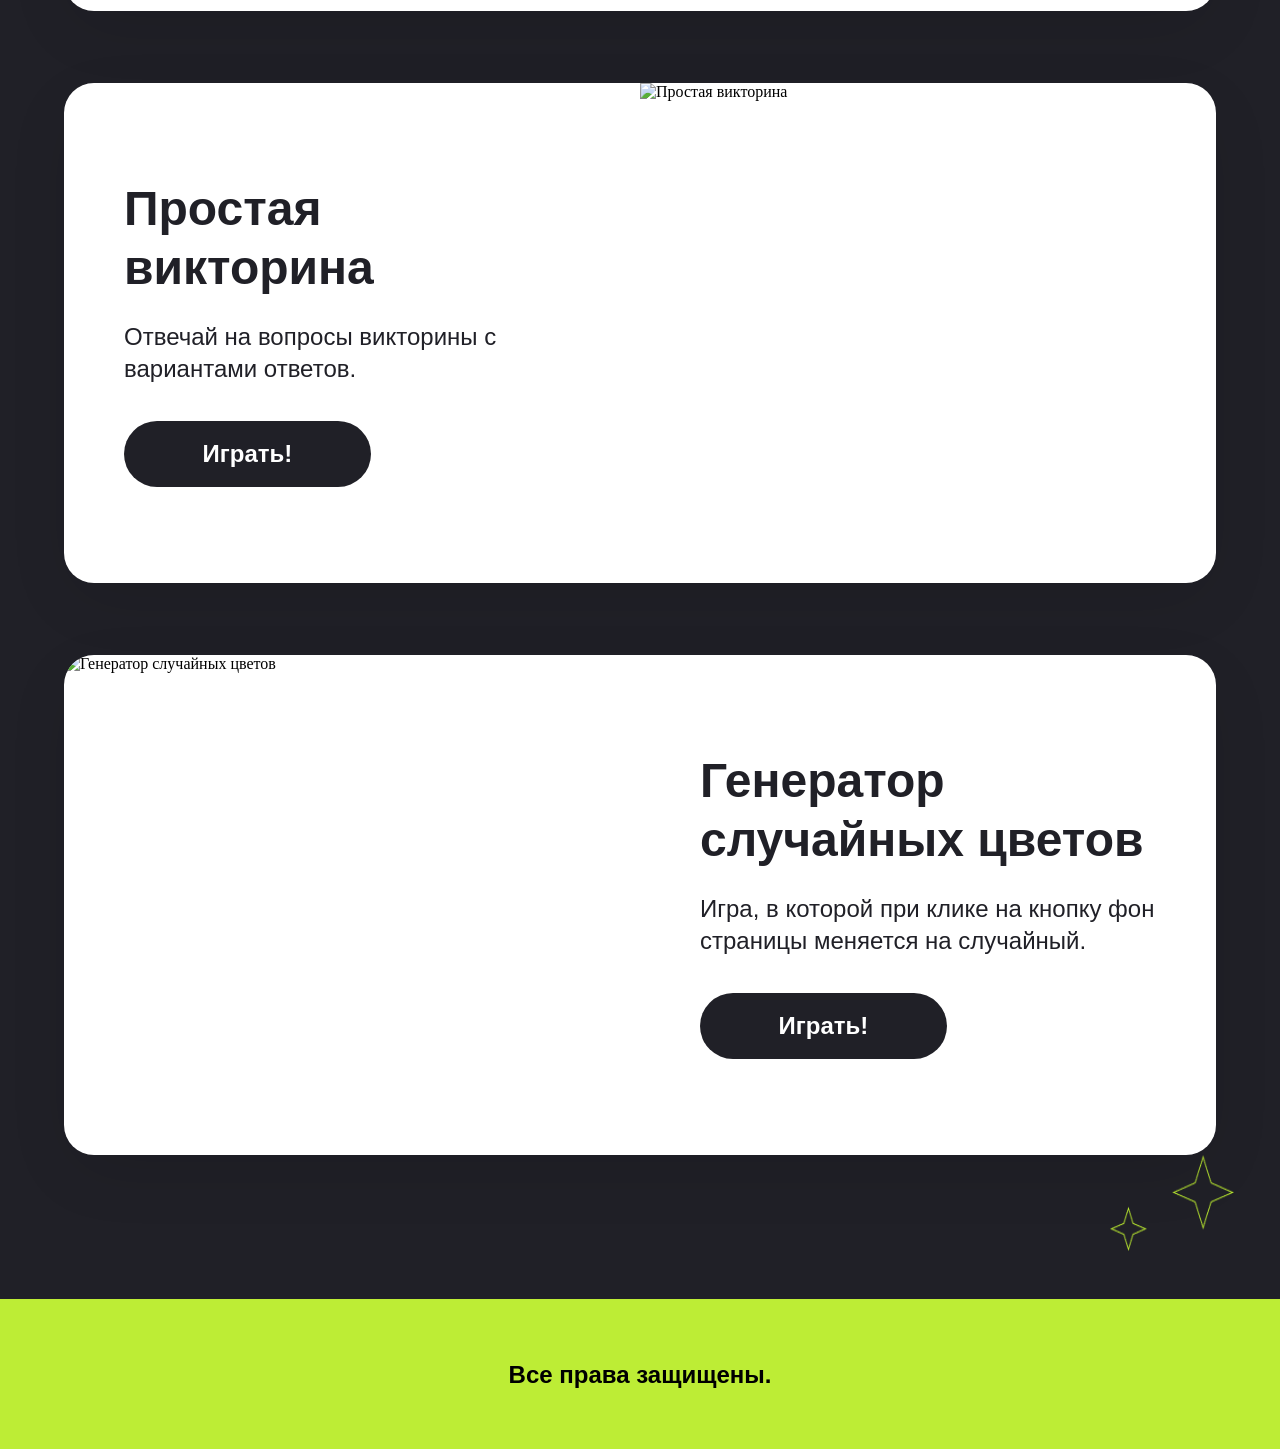
==== commit 09e3f2f3: "HTML/SCSS 2.6" ====
--- a/index.html
+++ b/index.html
@@ -1,13 +1,257 @@
 <!DOCTYPE html>
 <html lang="en">
+
 <head>
   <meta charset="UTF-8">
   <meta name="viewport" content="width=device-width, initial-scale=1.0">
-  <title>Проверка</title>
+  <title>Главная</title>
+  <link rel="stylesheet" href="style.css">
 </head>
+
 <body>
-  <h1>Lorem, ipsum dolor sit amet consectetur adipisicing elit. Porro cum nostrum sed pariatur earum quibusdam magni, tempore ducimus similique suscipit optio, qui consequatur assumenda amet soluta labore distinctio dolorum quos?</h1>
-
-  <script src="TASK1.js" ></script>
+
+
+  <section class="hero">
+    <div class="container">
+      <div class="hero__content">
+        <h1 class="hero__title">
+          Добро пожаловать<br>
+          на мой сайт мини-игр
+        </h1>
+
+        <p class="hero__text hero__text--desktop"> <span>Тебе предстоит пройти несколько увлекательных игр.</span>
+          <span>Если готов,
+            нажимай <strong>«Поехали!»</strong> и <strong>приступай.</strong></span>
+        </p>
+        <p class="hero__text hero__text--mobile">
+          Тебе предстоит пройти несколько <br>
+          увлекательных игр. Если готов, нажимай<br>
+          <strong>«Поехали!»</strong> и <strong>приступай.</strong>
+        </p>
+        <button class="hero__button">
+          Поехали!
+        </button>
+      </div>
+    </div>
+  </section>
+  <div class="running-line">
+    <div class="running-line__content">
+      <span>УГАДАЙ ЧИСЛО</span>
+      <span>✦</span>
+      <span>ПЕРЕВЕРНИ ТЕКСТ</span>
+      <span>✦</span>
+      <span>ПРОСТАЯ АРИФМЕТИКА</span>
+      <span>✦</span>
+      <span>ВИКТОРИНА</span>
+      <span>✦</span>
+
+
+      <span>УГАДАЙ ЧИСЛО</span>
+      <span>✦</span>
+      <span>ПЕРЕВЕРНИ ТЕКСТ</span>
+      <span>✦</span>
+      <span>ПРОСТАЯ АРИФМЕТИКА</span>
+      <span>✦</span>
+      <span>ВИКТОРИНА</span>
+      <span>✦</span>
+    </div>
+  </div>
+  <section class="about-games" id="about-games">
+    <div class="about-games__container ">
+
+      <h2 class="about-games__title">Об играх</h2>
+
+      <p class="about-games__text">
+
+        В моей коллекции представлено 6 игр на разные темы.<br>
+        Игры несложные — в них может поиграть каждый.<br>
+        Все игры доступны для пользования.
+
+      </p>
+
+      <div class="games">
+
+        <a href="#game1" class="game-card">
+          <img class="game-card__image" src="./img/game1.png" alt="Игра «Угадай число»">
+          <div class="game-card__content">
+            <span class="game-card__number">Игра №1</span>
+            <h3 class="game-card__title">Угадай число</h3>
+          </div>
+        </a>
+
+        <a href="#game2" class="game-card">
+          <img class="game-card__image" src="./img/game2.png" alt="Игра «Простая арифметика»">
+          <div class="game-card__content">
+            <span class="game-card__number">Игра №2</span>
+            <h3 class="game-card__title">Простая арифметика</h3>
+          </div>
+        </a>
+
+        <a href="#game3" class="game-card">
+          <img class="game-card__image" src="./img/game3.png" alt="Игра «Переверни текст»">
+          <div class="game-card__content">
+            <span class="game-card__number">Игра №3</span>
+            <h3 class="game-card__title">Переверни текст</h3>
+          </div>
+        </a>
+
+        <a href="#game4" class="game-card">
+          <img class="game-card__image" src="./img/game4.png" alt="Игра «Камень, ножницы, бумага»">
+          <div class="game-card__content">
+            <span class="game-card__number">Игра №4</span>
+            <h3 class="game-card__title">
+              Камень, <br>
+              ножницы, <br>
+              бумага
+            </h3>
+          </div>
+        </a>
+
+        <a href="#game5" class="game-card">
+          <img class="game-card__image" src="./img/game5.png" alt="Игра «Простая викторина»">
+          <div class="game-card__content">
+            <span class="game-card__number">Игра №5</span>
+            <h3 class="game-card__title">
+              Простая викторина
+            </h3>
+          </div>
+        </a>
+
+        <a href="#game6" class="game-card">
+          <img class="game-card__image" src="./img/game6.png" alt="Игра «Генератор случайных цветов»">
+          <div class="game-card__content">
+            <span class="game-card__number">Игра №6</span>
+            <h3 class="game-card__title">
+              Генератор <br>
+              случайных <br>
+              цветов
+            </h3>
+          </div>
+        </a>
+
+      </div>
+    </div>
+  </section>
+  <section class="mini-games">
+    <div class="mini-games__container">
+
+      <h2 class="mini-games__title">Мини-игры</h2>
+
+      <div class="mini-games__list">
+
+        <div class="mini-game" id="game1" >
+          <div class="mini-game__content" >
+            <h3 class="mini-game__title">Угадай число</h3>
+
+            <p class="mini-game__text">
+              Попробуй угадать случайное число от 1 до 100.
+            </p>
+
+            <a href="#" class="mini-game__button">
+              Играть!
+            </a>
+          </div>
+
+          <img class="mini-game__image" src="./img/game1.png" alt="Угадай число">
+        </div>
+
+
+
+        <div class="mini-game" id="game2">
+          <img class="mini-game__image" src="./img/game2.png" alt="Простая арифметика">
+
+          <div class="mini-game__content" >
+            <h3 class="mini-game__title">Простая арифметика</h3>
+
+            <p class="mini-game__text">
+              Попробуй решить простые арифметические задачи.
+            </p>
+
+            <a href="#" class="mini-game__button">
+              Играть!
+            </a>
+          </div>
+        </div>
+
+
+        <div class="mini-game" id="game3">
+          <div class="mini-game__content" >
+            <h3 class="mini-game__title">Переверни текст</h3>
+
+            <p class="mini-game__text">
+              Попробуй ввести текст, который будет перевернут.
+            </p>
+
+            <a href="#" class="mini-game__button">
+              Играть!
+            </a>
+          </div>
+
+          <img class="mini-game__image" src="./img/game3.png" alt="Переверни текст">
+        </div>
+
+
+        <div class="mini-game" id="game4">
+          <img class="mini-game__image" src="./img/game4.png" alt="Камень, ножницы, бумага">
+
+          <div class="mini-game__content" >
+            <h3 class="mini-game__title">
+              Камень, ножницы, бумага
+            </h3>
+
+            <p class="mini-game__text">
+              Сыграй в популярную игру против компьютера.
+            </p>
+
+            <a href="#" class="mini-game__button">
+              Играть!
+            </a>
+          </div>
+        </div>
+
+
+        <div class="mini-game" id="game5">
+          <div class="mini-game__content" >
+            <h3 class="mini-game__title">Простая викторина</h3>
+
+            <p class="mini-game__text">
+              Отвечай на вопросы викторины с вариантами ответов.
+            </p>
+
+            <a href="#" class="mini-game__button" onclick="playQuiz(event)">
+              Играть!
+            </a>
+          </div>
+
+          <img class="mini-game__image" src="./img/game5.png" alt="Простая викторина">
+        </div>
+
+
+        <div class="mini-game" id="game6">
+          <img class="mini-game__image" src="./img/game6.png" alt="Генератор случайных цветов">
+
+          <div class="mini-game__content" >
+            <h3 class="mini-game__title">
+              Генератор случайных цветов
+            </h3>
+
+            <p class="mini-game__text">
+              Игра, в которой при клике на кнопку фон страницы меняется на случайный.
+            </p>
+
+            <a href="#" class="mini-game__button">
+              Играть!
+            </a>
+          </div>
+        </div>
+
+      </div>
+    </div>
+  </section>
+  <footer class="footer">
+    <p class="footer__text">Все права защищены.</p>
+  </footer>
+  <script src="./quiz.js"></script>
 </body>
+
 </html>
--- a/style.css
+++ b/style.css
@@ -0,0 +1,533 @@
+* {
+  margin: 0;
+  padding: 0;
+  box-sizing: border-box;
+}
+
+.center {
+  margin: 0 auto;
+}
+
+.hero {
+  width: 100%;
+  min-height: 800px;
+  background-image: url("img/fon.png");
+  background-size: cover;
+  background-position: center;
+  padding-top: 196px;
+}
+.hero__content {
+  width: 100%;
+  max-width: 769px;
+  display: flex;
+  flex-direction: column;
+  align-items: flex-start;
+}
+.hero__title {
+  width: 769px;
+  height: 156px;
+  font-family: "Montserrat", sans-serif;
+  font-style: normal;
+  font-weight: 700;
+  font-size: 64px;
+  line-height: 78px;
+  display: flex;
+  align-items: center;
+  color: #202027;
+  margin: 0;
+}
+.hero__text {
+  width: 720px;
+  height: 64px;
+  font-family: "Montserrat", sans-serif;
+  font-style: normal;
+  font-weight: 400;
+  font-size: 24px;
+  line-height: 32px;
+  display: flex;
+  flex-direction: column;
+  align-items: flex-start;
+  color: #202027;
+  margin: 24px 0 0;
+}
+.hero__text strong {
+  font-weight: 700;
+}
+.hero__button {
+  display: flex;
+  flex-direction: row;
+  justify-content: center;
+  align-items: center;
+  padding: 16px 28px;
+  gap: 10px;
+  width: 247px;
+  height: 66px;
+  background: #202027;
+  border: 1px solid #202027;
+  border-radius: 60px;
+  margin-top: 48px;
+  font-family: "Montserrat", sans-serif;
+  font-style: normal;
+  font-weight: 600;
+  font-size: 24px;
+  line-height: 141.69%;
+  text-align: center;
+  color: #FFFFFF;
+}
+.hero__button:hover {
+  background: #FFFFFF;
+  color: #202027;
+  border-color: #202027;
+}
+
+.hero__text--mobile {
+  display: none;
+}
+
+.container {
+  width: 100%;
+  max-width: 1201px;
+  margin: 0 auto;
+  display: flex;
+  flex-direction: column;
+  align-items: flex-start;
+  gap: 48px;
+}
+
+.running-line {
+  width: 100%;
+  height: 90px;
+  padding: 27px 49px;
+  background: #BCEC30;
+  border: 1px solid rgba(255, 255, 255, 0.2);
+  overflow: hidden;
+  backdrop-filter: blur(25px);
+  -webkit-backdrop-filter: blur(25px);
+}
+.running-line__content {
+  display: flex;
+  align-items: center;
+  white-space: nowrap;
+  width: -moz-max-content;
+  width: max-content;
+  gap: 40px;
+  animation: running-line 15s linear infinite;
+}
+.running-line__content span {
+  font-family: "Montserrat", sans-serif;
+  font-weight: 700;
+  font-size: 30px;
+  line-height: 110%;
+  letter-spacing: 0.04em;
+  text-transform: uppercase;
+  color: #202027;
+}
+
+@keyframes running-line {
+  from {
+    transform: translateX(0);
+  }
+  to {
+    transform: translateX(-50%);
+  }
+}
+.about-games {
+  width: 100%;
+  background-image: url("img/fon.game.png");
+  background-size: cover;
+  background-position: center;
+  padding-top: 94px;
+}
+.about-games__container {
+  display: flex;
+  flex-direction: column;
+  align-items: flex-start;
+  width: 100%;
+  max-width: 1201px;
+  margin: 0 auto;
+}
+.about-games__title {
+  width: 314px;
+  height: 78px;
+  font-family: "Montserrat", sans-serif;
+  font-style: normal;
+  font-weight: 700;
+  font-size: 64px;
+  line-height: 78px;
+  display: flex;
+  align-items: center;
+  color: #FFFFFF;
+  margin: 0;
+}
+.about-games__text {
+  width: 788px;
+  height: 96px;
+  font-family: "Montserrat", sans-serif;
+  font-style: normal;
+  font-weight: 400;
+  font-size: 24px;
+  line-height: 32px;
+  display: flex;
+  align-items: center;
+  color: #FFFFFF;
+  margin: 24px 0 0;
+}
+
+.games {
+  display: grid;
+  grid-template-columns: repeat(3, 378px);
+  gap: 32px;
+  width: 100%;
+  margin-top: 72px;
+}
+
+.game-card {
+  display: flex;
+  flex-direction: column;
+  align-items: flex-start;
+  width: 378px;
+  background: #FFFFFF;
+  border-radius: 30px;
+  overflow: hidden;
+  color: #202027;
+  text-decoration: none;
+  transition: transform 0.3s ease;
+  position: relative;
+  z-index: 1;
+}
+.game-card:nth-child(1), .game-card:nth-child(3) {
+  height: 473px;
+}
+.game-card:nth-child(2), .game-card:nth-child(5) {
+  height: 512px;
+}
+.game-card:nth-child(4), .game-card:nth-child(6) {
+  height: 551px;
+}
+.game-card:hover {
+  transform: scale(1.05);
+  z-index: 2;
+}
+.game-card__content {
+  display: flex;
+  flex-direction: column;
+  align-items: flex-start;
+  padding: 0 32px 32px;
+  gap: 16px;
+  width: 100%;
+  margin-top: 32px;
+}
+.game-card__image {
+  width: 100%;
+  aspect-ratio: 378/314;
+  display: block;
+  -o-object-fit: cover;
+     object-fit: cover;
+}
+.game-card__number {
+  padding: 8px 16px 10px;
+  width: 108px;
+  height: 36px;
+  font-family: "Montserrat", sans-serif;
+  font-style: normal;
+  font-weight: 500;
+  background: #F7F7F7;
+  border-radius: 52.5825px;
+  flex: none;
+  order: 0;
+  flex-grow: 0;
+}
+.game-card__title {
+  width: 314px;
+  min-height: 39px;
+  font-family: "Montserrat", sans-serif;
+  font-style: normal;
+  font-weight: 700;
+  font-size: 32px;
+  line-height: 39px;
+  display: flex;
+  align-items: center;
+  color: #202027;
+  margin: 0;
+}
+
+.mini-games {
+  width: 100%;
+  background-image: url("./img/fon.mini.png");
+  background-size: 100% 100%;
+  background-position: top center;
+  background-repeat: no-repeat;
+  padding: 96px 0 144px;
+}
+.mini-games__container {
+  display: flex;
+  flex-direction: column;
+  align-items: flex-start;
+  max-width: 1200px;
+  width: 100%;
+  margin: 0 auto;
+  padding: 0 24px;
+}
+.mini-games__title {
+  margin: 0 0 72px;
+  font-family: "Montserrat", sans-serif;
+  font-style: normal;
+  font-weight: 700;
+  font-size: 64px;
+  line-height: 78px;
+  color: #FFFFFF;
+}
+.mini-games__list {
+  display: flex;
+  flex-direction: column;
+  align-items: flex-start;
+  width: 100%;
+  gap: 72px;
+}
+
+.mini-game {
+  display: flex;
+  flex-direction: row;
+  align-items: flex-start;
+  width: 100%;
+  height: 500px;
+  background: #FFFFFF;
+  box-shadow: 0px 20px 67px -12px rgba(0, 0, 0, 0.13);
+  border-radius: 30px;
+  overflow: hidden;
+}
+.mini-game__image {
+  display: block;
+  width: 50%;
+  height: 100%;
+  -o-object-fit: cover;
+     object-fit: cover;
+}
+.mini-game__content {
+  display: flex;
+  flex-direction: column;
+  align-items: flex-start;
+  width: 50%;
+  height: 100%;
+  padding: 60px;
+  justify-content: center;
+}
+.mini-game__title {
+  margin: 0;
+  font-family: "Montserrat", sans-serif;
+  font-style: normal;
+  font-weight: 700;
+  font-size: 48px;
+  line-height: 59px;
+  color: #202027;
+}
+.mini-game__text {
+  margin: 24px 0 0;
+  font-family: "Montserrat", sans-serif;
+  font-style: normal;
+  font-weight: 400;
+  font-size: 24px;
+  line-height: 32px;
+  color: #202027;
+}
+.mini-game__button {
+  display: flex;
+  justify-content: center;
+  align-items: center;
+  padding: 16px 28px;
+  gap: 10px;
+  width: 247px;
+  height: 66px;
+  margin-top: 36px;
+  background: #202027;
+  border: 2px solid transparent;
+  border-radius: 60px;
+  font-family: "Montserrat", sans-serif;
+  font-weight: 600;
+  font-size: 24px;
+  line-height: 141.69%;
+  text-align: center;
+  color: #FFFFFF;
+  text-decoration: none;
+  cursor: pointer;
+}
+.mini-game__button:hover {
+  background: #FFFFFF;
+  color: #202027;
+  border-color: #202027;
+}
+
+.footer {
+  width: 100%;
+  height: 150px;
+  background: #BDED35;
+  display: flex;
+  justify-content: center;
+  align-items: center;
+}
+.footer__text {
+  margin: 0;
+  font-family: "Montserrat", sans-serif;
+  font-style: normal;
+  font-weight: 600;
+  font-size: 24px;
+  line-height: 29px;
+  color: #000000;
+  text-align: center;
+}
+
+@media (max-width: 767px) {
+  .hero {
+    min-height: 700px;
+    padding: 147px 16px 0;
+    background-image: url("./img/Fon.mob.png");
+    background-size: cover;
+    background-position: center;
+  }
+  .hero__title {
+    width: 100%;
+    height: auto;
+    font-size: 40px;
+    line-height: 49px;
+    text-align: center;
+    justify-content: center;
+  }
+  .hero__text {
+    width: 100%;
+    height: auto;
+    font-size: 16px;
+    line-height: 26px;
+    text-align: center;
+    justify-content: center;
+  }
+  .hero__text--desktop {
+    display: none;
+  }
+  .hero__text--mobile {
+    display: block;
+  }
+  .hero__button {
+    max-width: 285px;
+    height: 55px;
+    font-size: 16px;
+    margin-top: 36px;
+    align-self: center;
+  }
+  .hero__button:hover {
+    background: #202027;
+    color: #FFFFFF;
+    border-color: #202027;
+  }
+  .container {
+    min-height: 371px;
+    margin: 0 auto;
+    gap: 36px;
+    align-items: center;
+    justify-content: center;
+  }
+  .running-line {
+    height: 52px;
+    padding: 16px 24px;
+  }
+  .running-line__content {
+    gap: 24px;
+  }
+  .running-line__content span {
+    font-size: 16px;
+    line-height: 110%;
+  }
+  .about-games {
+    display: none;
+  }
+  .mini-games {
+    width: 100%;
+    padding: 64px 0 80px;
+    background-size: auto 100%;
+    background-position: top center;
+    background-repeat: no-repeat;
+  }
+  .mini-games__container {
+    width: 100%;
+    max-width: none;
+    margin: 0;
+    padding: 0 16px;
+    display: flex;
+    flex-direction: column;
+    align-items: stretch;
+  }
+  .mini-games__title {
+    margin: 0 0 36px;
+    font-size: 40px;
+    line-height: 49px;
+  }
+  .mini-games__list {
+    display: flex;
+    flex-direction: column;
+    align-items: stretch;
+    width: 100%;
+    gap: 24px;
+  }
+  .mini-game {
+    display: flex;
+    flex-direction: column;
+    width: 100%;
+    max-width: 343px;
+    height: auto;
+    max-height: none;
+    border-radius: 24px;
+  }
+  .mini-game__image {
+    order: 1;
+    width: 100%;
+    height: 285px;
+    aspect-ratio: 1/1;
+    -o-object-fit: cover;
+       object-fit: cover;
+  }
+  .mini-game__content {
+    order: 2;
+    width: 100%;
+    height: auto;
+    padding: 32px 24px 36px;
+    justify-content: flex-start;
+  }
+  .mini-game__title {
+    width: 100%;
+    min-height: 0;
+    font-size: 32px;
+    line-height: 39px;
+  }
+  .mini-game__text {
+    width: 100%;
+    height: auto;
+    margin-top: 16px;
+    font-size: 16px;
+    line-height: 24px;
+  }
+  .mini-game__button {
+    width: 100%;
+    max-width: 285px;
+    height: 55px;
+    margin-top: 32px;
+    padding: 16px 28px;
+    font-size: 16px;
+  }
+  .mini-game__button:hover {
+    background: #202027;
+    color: #FFFFFF;
+    border-color: transparent;
+  }
+  .footer {
+    height: 100px;
+  }
+  .footer__text {
+    width: auto;
+    height: 20px;
+    font-size: 16px;
+    line-height: 20px;
+    display: flex;
+    align-items: center;
+    justify-content: center;
+    text-align: center;
+  }
+}/*# sourceMappingURL=style.css.map */
